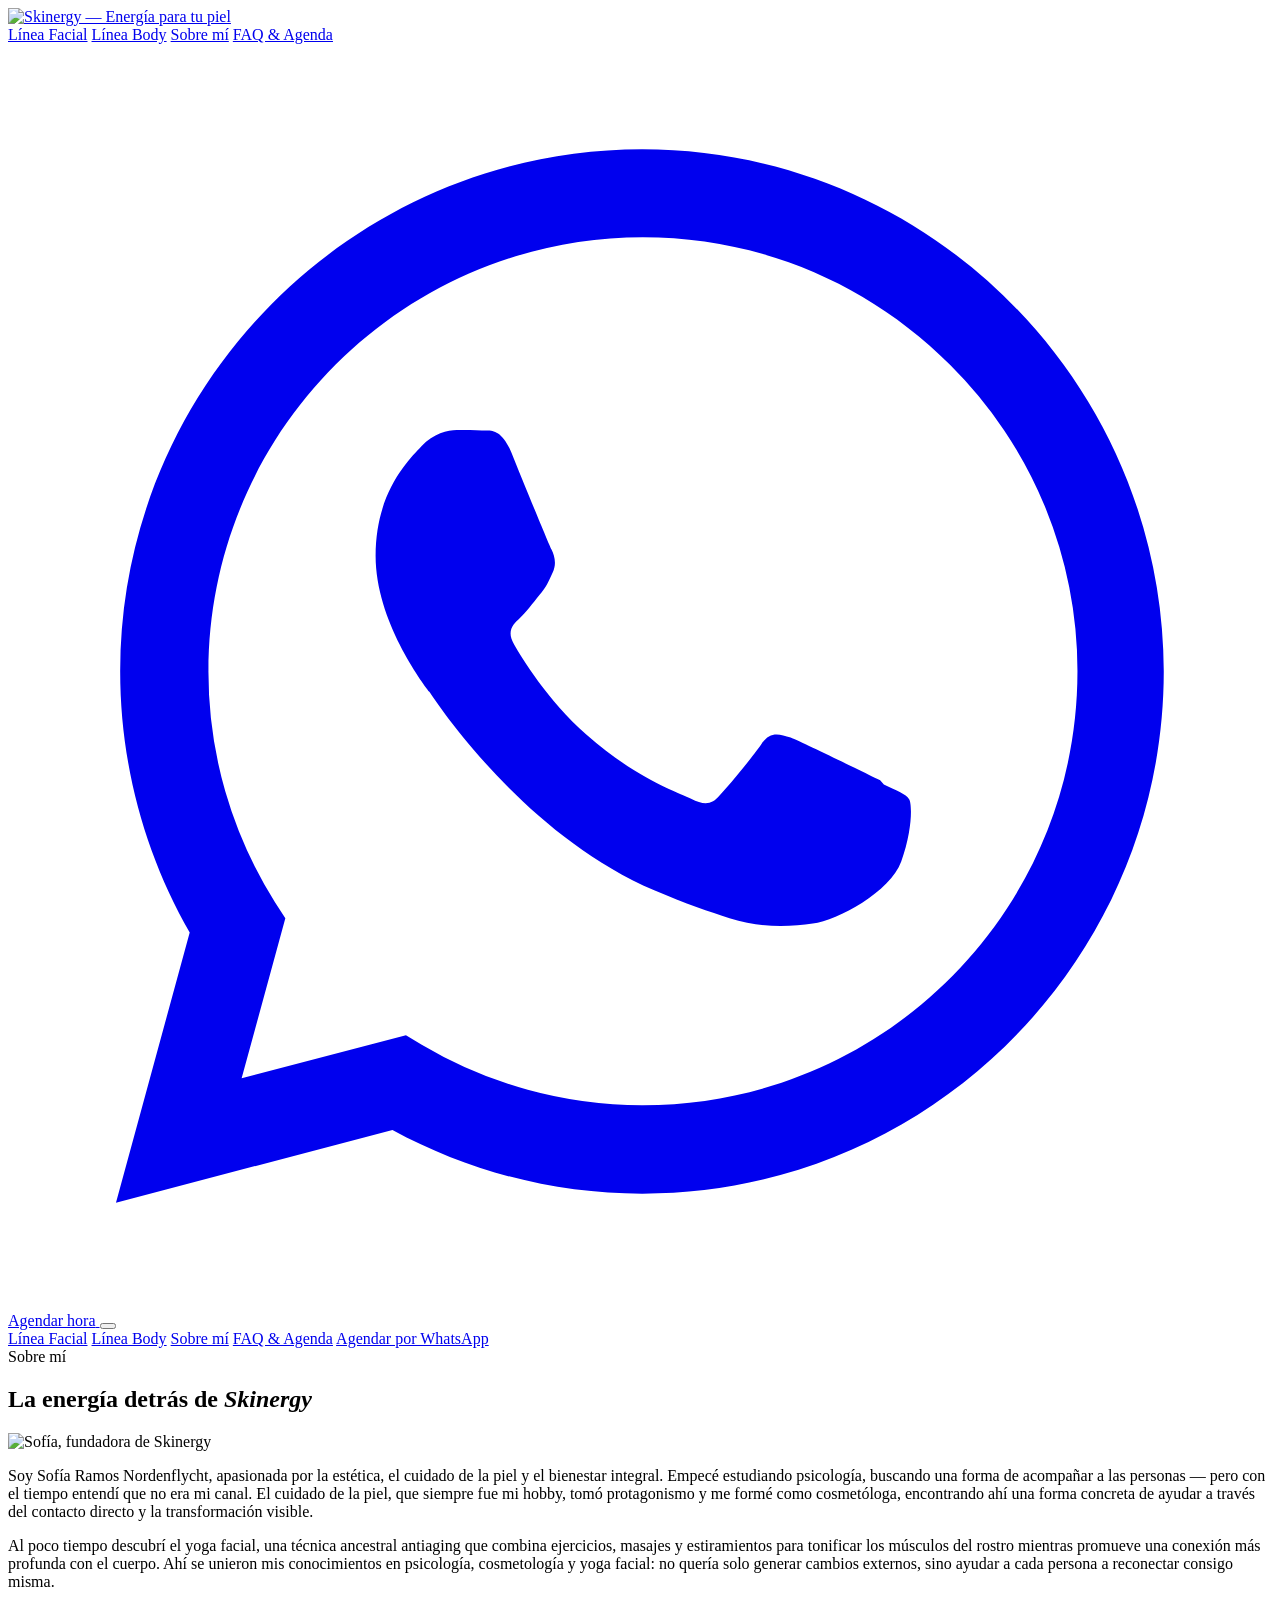
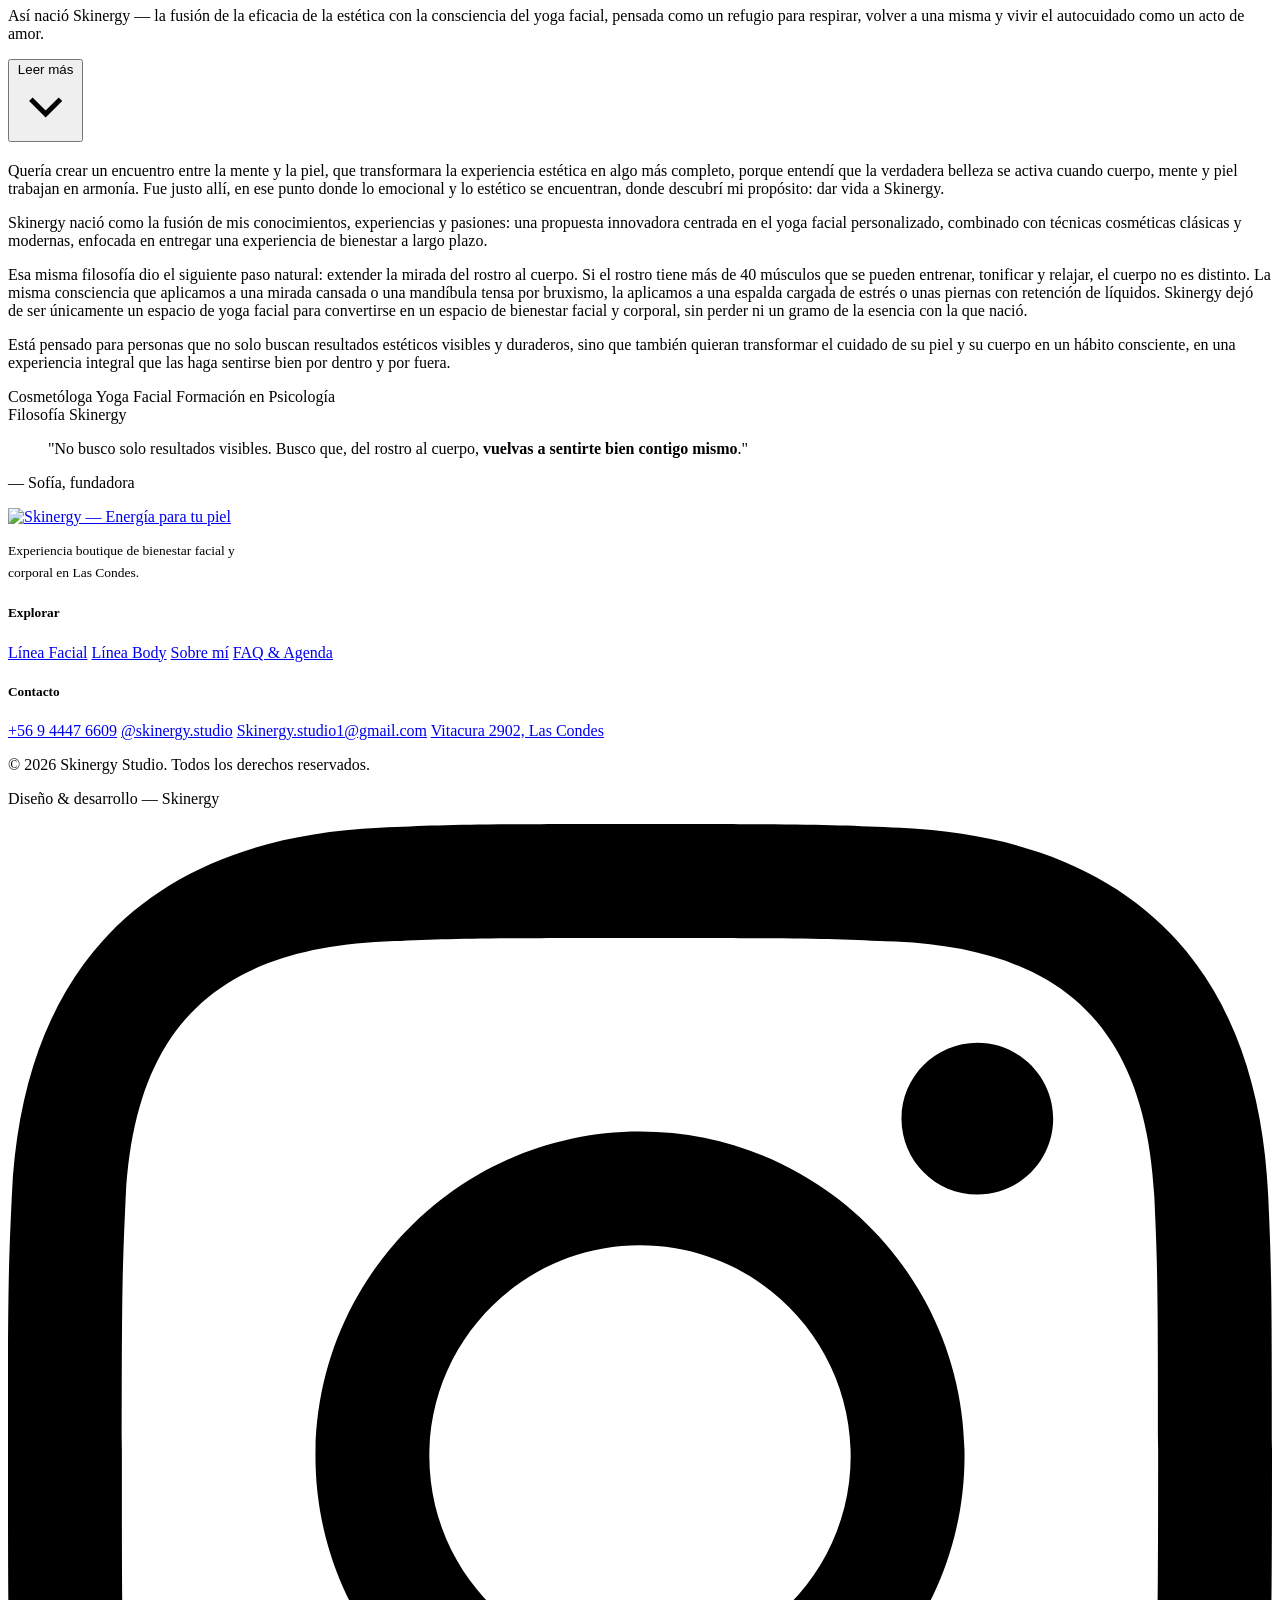
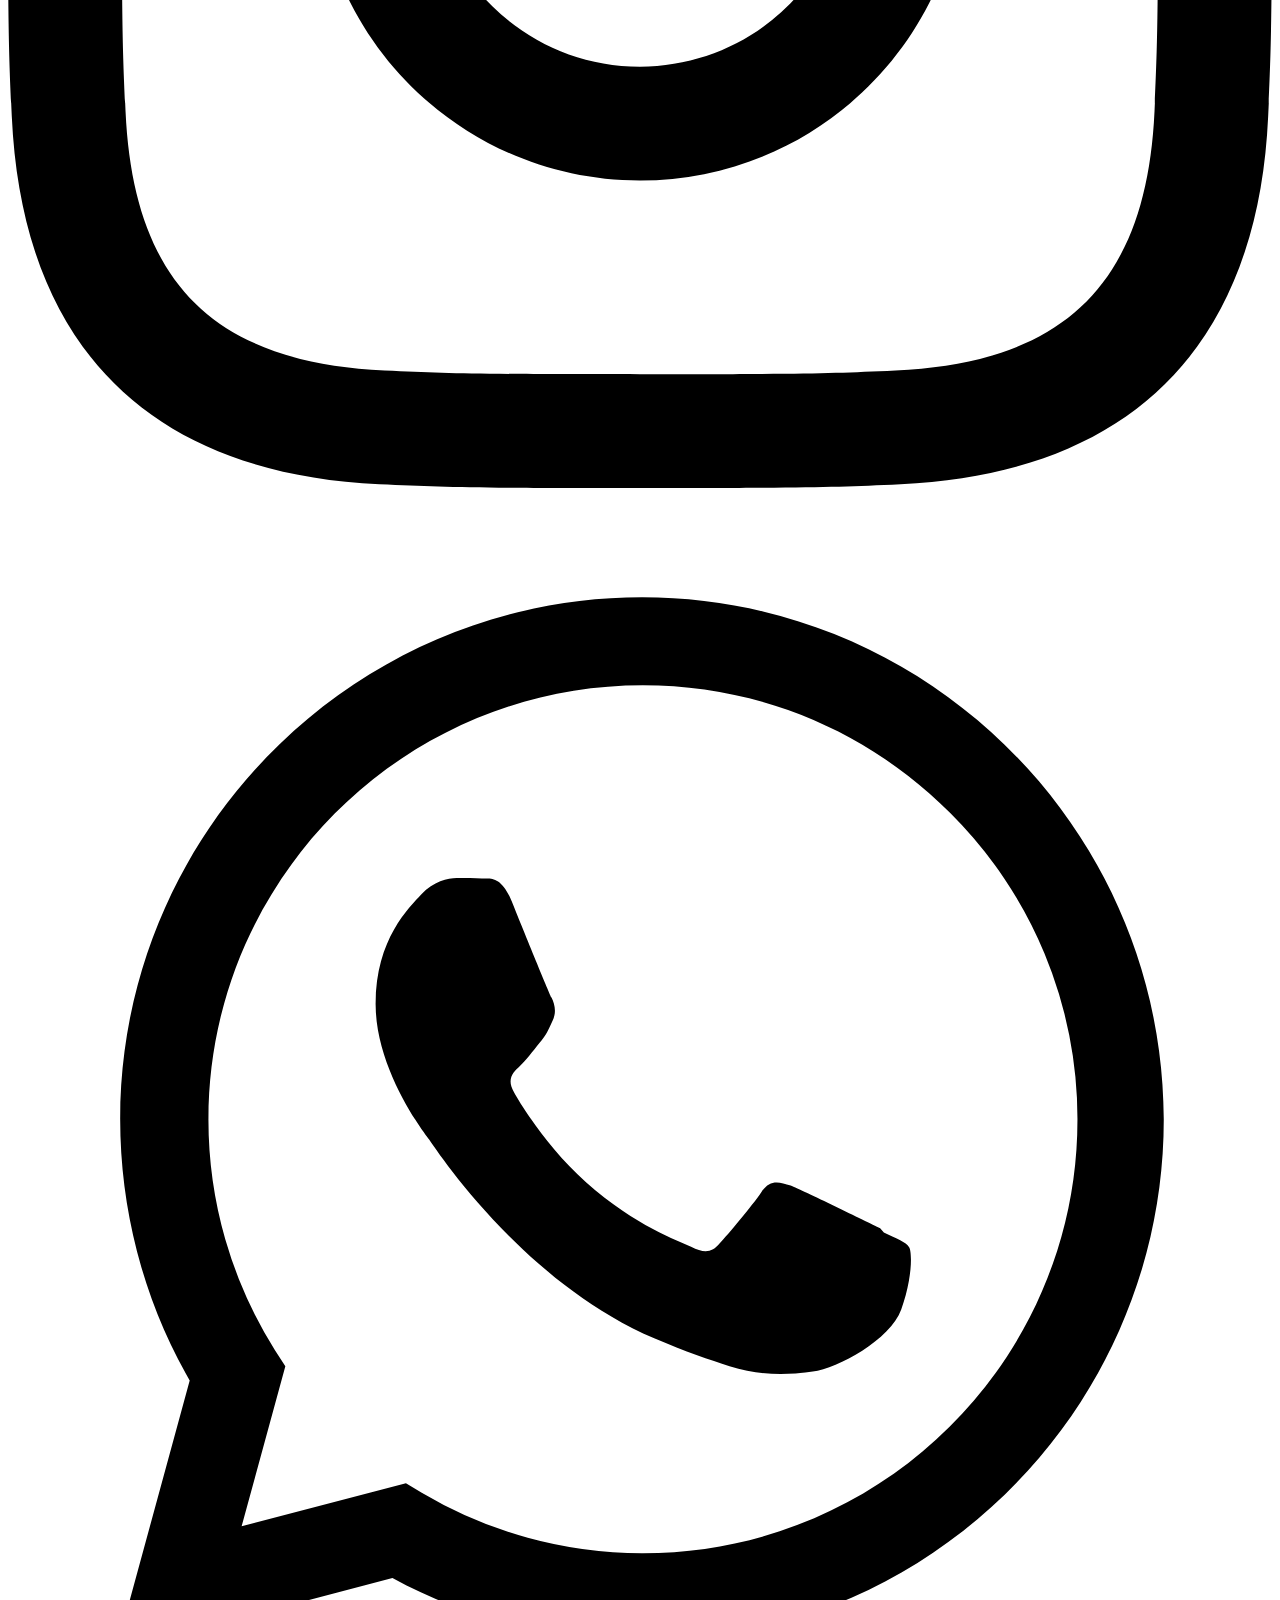
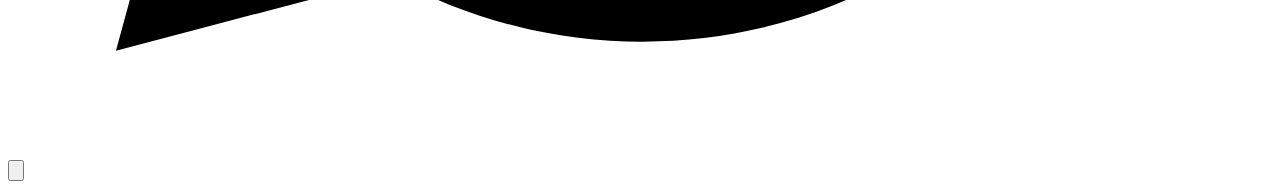
==== about.html @ 4f567366 "Add files via upload" ====
<!DOCTYPE html>
<html lang="es"><head>
<meta charset="UTF-8">
<meta name="viewport" content="width=device-width, initial-scale=1.0, maximum-scale=1">
<title>Sobre mí — Skinergy</title>
<meta name="description" content="Conoce a Sofía, fundadora de Skinergy, estudio boutique de bienestar facial y corporal en Las Condes.">
<link rel="preconnect" href="https://fonts.googleapis.com">
<link rel="preconnect" href="https://fonts.gstatic.com" crossorigin="">
<link href="https://fonts.googleapis.com/css2?family=Fraunces:ital,opsz,wght@0,9..144,300;0,9..144,400;0,9..144,500;0,9..144,600;1,9..144,400;1,9..144,500&family=Manrope:wght@300;400;500;600;700;800&display=swap" rel="stylesheet">
<link rel="icon" type="image/png" sizes="32x32" href="favicon-32.png">
<link rel="icon" type="image/png" sizes="16x16" href="favicon-16.png">
<link rel="apple-touch-icon" sizes="180x180" href="apple-touch-icon.png">
<link rel="stylesheet" href="styles.css">
</head>
<body>

<header id="siteHeader">
  <div class="wrap nav-row">
    <a href="index.html" class="logo"><img src="logo-wordmark.png" alt="Skinergy — Energía para tu piel"></a>
    <nav class="links">
      <a href="facial.html">Línea Facial</a>
      <a href="body.html">Línea Body</a>
      <a href="about.html" class="active">Sobre mí</a>
      <a href="faq.html">FAQ &amp; Agenda</a>
    </nav>
    <div class="nav-cta">
      <a class="btn" href="https://wa.me/56944476609?text=Hola%2C%20quiero%20agendar%20una%20sesi%C3%B3n%20en%20Skinergy" target="_blank" rel="noopener">
        <svg viewBox="0 0 24 24" fill="currentColor"><path d="M12.04 2C6.58 2 2.13 6.45 2.13 11.91c0 1.75.46 3.46 1.32 4.96L2.05 22l5.25-1.38c1.45.79 3.08 1.21 4.74 1.21h.005c5.46 0 9.9-4.45 9.9-9.92C21.93 6.45 17.5 2 12.04 2Zm0 18.15h-.004a8.2 8.2 0 0 1-4.18-1.15l-.3-.18-3.12.82.83-3.04-.2-.31a8.19 8.19 0 0 1-1.26-4.38c0-4.54 3.7-8.24 8.25-8.24 2.2 0 4.27.86 5.83 2.42a8.19 8.19 0 0 1 2.42 5.83c0 4.55-3.7 8.23-8.25 8.23Zm4.52-6.17c-.25-.12-1.47-.72-1.7-.81-.23-.08-.4-.12-.56.13-.17.25-.64.81-.79.97-.14.17-.29.19-.54.06-.25-.12-1.04-.38-1.99-1.22-.73-.65-1.23-1.46-1.37-1.71-.15-.25-.02-.38.11-.5.11-.11.25-.29.37-.44.13-.14.17-.25.25-.42.08-.17.04-.31-.02-.44-.06-.12-.56-1.34-.76-1.84-.2-.48-.41-.42-.56-.42-.14-.01-.31-.01-.48-.01-.17 0-.44.06-.67.31-.23.25-.87.85-.87 2.08 0 1.23.89 2.41 1.02 2.58.12.17 1.76 2.69 4.27 3.77.6.26 1.06.41 1.43.53.6.19 1.15.16 1.58.1.48-.07 1.47-.6 1.68-1.18.21-.58.21-1.08.15-1.18-.06-.1-.23-.16-.48-.28Z"></path></svg>
        <span class="long">Agendar hora</span>
      </a>
      <button class="burger" id="burgerBtn" aria-label="Abrir menú" aria-expanded="false">
        <span></span><span></span><span></span>
      </button>
    </div>
  </div>
  <div class="mobile-menu" id="mobileMenu">
    <div class="mobile-menu-inner">
      <a href="facial.html">Línea Facial</a>
      <a href="body.html">Línea Body</a>
      <a href="about.html" class="active">Sobre mí</a>
      <a href="faq.html">FAQ &amp; Agenda</a>
      <a class="btn" href="https://wa.me/56944476609?text=Hola%2C%20quiero%20agendar%20una%20sesi%C3%B3n%20en%20Skinergy" target="_blank" rel="noopener">Agendar por WhatsApp</a>
    </div>
  </div>
</header>

<main>

  <section class="page-hero" style="padding-bottom:0;">
    <div class="wrap">
      <span class="eyebrow load-reveal in">Sobre mí</span>
      <h1 class="load-reveal in">La energía detrás de <em>Skinergy</em></h1>
    </div>
  </section>

  <section>
    <div class="wrap">
      <div class="about-grid">
        <div class="about-photo reveal in">
          <img src="about-sofia.jpg" alt="Sofía, fundadora de Skinergy" loading="lazy" class="img-loaded">
        </div>
        <div class="about-copy reveal in">
          <p>Soy Sofía Ramos Nordenflycht, apasionada por la estética, el cuidado de la piel y el bienestar integral. Empecé estudiando psicología, buscando una forma de acompañar a las personas — pero con el tiempo entendí que no era mi canal. El cuidado de la piel, que siempre fue mi hobby, tomó protagonismo y me formé como cosmetóloga, encontrando ahí una forma concreta de ayudar a través del contacto directo y la transformación visible.</p>
          <p>Al poco tiempo descubrí el yoga facial, una técnica ancestral antiaging que combina ejercicios, masajes y estiramientos para tonificar los músculos del rostro mientras promueve una conexión más profunda con el cuerpo. Ahí se unieron mis conocimientos en psicología, cosmetología y yoga facial: no quería solo generar cambios externos, sino ayudar a cada persona a reconectar consigo misma.</p>
          <p>Así nació Skinergy — la fusión de la eficacia de la estética con la consciencia del yoga facial, pensada como un refugio para respirar, volver a una misma y vivir el autocuidado como un acto de amor.</p>

          <button class="read-more-btn">
            <span>Leer más</span>
            <svg viewBox="0 0 24 24" fill="none" stroke="currentColor" stroke-width="2"><path d="M6 9l6 6 6-6"></path></svg>
          </button>

          <div class="extra">
            <p style="margin-top:20px;">Quería crear un encuentro entre la mente y la piel, que transformara la experiencia estética en algo más completo, porque entendí que la verdadera belleza se activa cuando cuerpo, mente y piel trabajan en armonía. Fue justo allí, en ese punto donde lo emocional y lo estético se encuentran, donde descubrí mi propósito: dar vida a Skinergy.</p>
            <p>Skinergy nació como la fusión de mis conocimientos, experiencias y pasiones: una propuesta innovadora centrada en el yoga facial personalizado, combinado con técnicas cosméticas clásicas y modernas, enfocada en entregar una experiencia de bienestar a largo plazo.</p>
            <p>Esa misma filosofía dio el siguiente paso natural: extender la mirada del rostro al cuerpo. Si el rostro tiene más de 40 músculos que se pueden entrenar, tonificar y relajar, el cuerpo no es distinto. La misma consciencia que aplicamos a una mirada cansada o una mandíbula tensa por bruxismo, la aplicamos a una espalda cargada de estrés o unas piernas con retención de líquidos. Skinergy dejó de ser únicamente un espacio de yoga facial para convertirse en un espacio de bienestar facial y corporal, sin perder ni un gramo de la esencia con la que nació.</p>
            <p>Está pensado para personas que no solo buscan resultados estéticos visibles y duraderos, sino que también quieran transformar el cuidado de su piel y su cuerpo en un hábito consciente, en una experiencia integral que las haga sentirse bien por dentro y por fuera.</p>
          </div>

          <div class="cert-list">
            <span class="cert-pill">Cosmetóloga</span>
            <span class="cert-pill">Yoga Facial</span>
            <span class="cert-pill">Formación en Psicología</span>
          </div>
        </div>
      </div>
    </div>
  </section>

  <section class="quote-section">
    <div class="wrap quote-wrap">
      <span class="eyebrow">Filosofía Skinergy</span>
      <blockquote class="reveal">"No busco solo resultados visibles. Busco que, del rostro al cuerpo, <b>vuelvas a sentirte bien contigo mismo</b>."</blockquote>
      <p class="attribution">— Sofía, fundadora</p>
    </div>
  </section>

</main>

<footer>
  <div class="wrap">
    <div class="footer-top">
      <div>
        <a href="index.html" class="logo"><img src="logo-wordmark.png" alt="Skinergy — Energía para tu piel"></a>
        <p style="margin-top:14px; max-width:240px; font-size:13.5px; color:var(--ink-soft); line-height:1.6;">Experiencia boutique de bienestar facial y corporal en Las Condes.</p>
      </div>
      <div class="footer-cols">
        <div class="footer-col">
          <h5>Explorar</h5>
          <a href="facial.html">Línea Facial</a>
          <a href="body.html">Línea Body</a>
          <a href="about.html">Sobre mí</a>
          <a href="faq.html">FAQ &amp; Agenda</a>
        </div>
        <div class="footer-col">
          <h5>Contacto</h5>
          <a href="https://wa.me/56944476609" target="_blank" rel="noopener">+56 9 4447 6609</a>
          <a href="https://www.instagram.com/skinergy.studio/" target="_blank" rel="noopener">@skinergy.studio</a>
          <a href="mailto:Skinergy.studio1@gmail.com">Skinergy.studio1@gmail.com</a>
          <a href="faq.html#ubicacion">Vitacura 2902, Las Condes</a>
        </div>
      </div>
    </div>
    <div class="footer-bottom">
      <p>© 2026 Skinergy Studio. Todos los derechos reservados.</p>
      <p>Diseño &amp; desarrollo — Skinergy</p>
    </div>
  </div>
</footer>

<div class="fab-group" id="fabGroup">
  <div class="fab-options">
    <a class="fab-item" href="https://www.instagram.com/skinergy.studio/" target="_blank" rel="noopener" aria-label="Instagram">
      <svg viewBox="0 0 24 24"><path d="M12 2.163c3.204 0 3.584.012 4.85.07 3.252.148 4.771 1.691 4.919 4.919.058 1.265.069 1.645.069 4.849 0 3.205-.012 3.584-.069 4.849-.149 3.225-1.664 4.771-4.919 4.919-1.266.058-1.644.07-4.85.07-3.204 0-3.584-.012-4.849-.07-3.26-.149-4.771-1.699-4.919-4.92-.058-1.265-.07-1.644-.07-4.849 0-3.204.013-3.583.07-4.849.149-3.227 1.664-4.771 4.919-4.919 1.266-.057 1.645-.069 4.849-.069zm0-2.163c-3.259 0-3.667.014-4.947.072-4.358.2-6.78 2.618-6.98 6.98-.059 1.281-.073 1.689-.073 4.948 0 3.259.014 3.668.072 4.948.2 4.358 2.618 6.78 6.98 6.98 1.281.058 1.689.072 4.948.072 3.259 0 3.668-.014 4.948-.072 4.354-.2 6.782-2.618 6.979-6.98.059-1.28.073-1.689.073-4.948 0-3.259-.014-3.667-.072-4.947-.196-4.354-2.617-6.78-6.979-6.98-1.281-.059-1.69-.073-4.949-.073zm0 5.838c-3.403 0-6.162 2.759-6.162 6.162s2.759 6.163 6.162 6.163 6.162-2.759 6.162-6.163c0-3.403-2.759-6.162-6.162-6.162zm0 10.162c-2.209 0-4-1.79-4-4 0-2.209 1.791-4 4-4s4 1.791 4 4c0 2.21-1.791 4-4 4zm6.406-11.845c-.796 0-1.441.645-1.441 1.44s.645 1.44 1.441 1.44c.795 0 1.439-.645 1.439-1.44s-.644-1.44-1.439-1.44z"></path></svg>
    </a>
    <a class="fab-item" href="https://wa.me/56944476609?text=Hola%2C%20quiero%20agendar%20una%20sesi%C3%B3n%20en%20Skinergy" target="_blank" rel="noopener" aria-label="WhatsApp">
      <svg viewBox="0 0 24 24"><path d="M12.04 2C6.58 2 2.13 6.45 2.13 11.91c0 1.75.46 3.46 1.32 4.96L2.05 22l5.25-1.38c1.45.79 3.08 1.21 4.74 1.21h.005c5.46 0 9.9-4.45 9.9-9.92C21.93 6.45 17.5 2 12.04 2Zm0 18.15h-.004a8.2 8.2 0 0 1-4.18-1.15l-.3-.18-3.12.82.83-3.04-.2-.31a8.19 8.19 0 0 1-1.26-4.38c0-4.54 3.7-8.24 8.25-8.24 2.2 0 4.27.86 5.83 2.42a8.19 8.19 0 0 1 2.42 5.83c0 4.55-3.7 8.23-8.25 8.23Zm4.52-6.17c-.25-.12-1.47-.72-1.7-.81-.23-.08-.4-.12-.56.13-.17.25-.64.81-.79.97-.14.17-.29.19-.54.06-.25-.12-1.04-.38-1.99-1.22-.73-.65-1.23-1.46-1.37-1.71-.15-.25-.02-.38.11-.5.11-.11.25-.29.37-.44.13-.14.17-.25.25-.42.08-.17.04-.31-.02-.44-.06-.12-.56-1.34-.76-1.84-.2-.48-.41-.42-.56-.42-.14-.01-.31-.01-.48-.01-.17 0-.44.06-.67.31-.23.25-.87.85-.87 2.08 0 1.23.89 2.41 1.02 2.58.12.17 1.76 2.69 4.27 3.77.6.26 1.06.41 1.43.53.6.19 1.15.16 1.58.1.48-.07 1.47-.6 1.68-1.18.21-.58.21-1.08.15-1.18-.06-.1-.23-.16-.48-.28Z"></path></svg>
    </a>
  </div>
  <button class="fab-toggle" id="fabToggle" aria-label="Mostrar contacto" aria-expanded="false">
    <span class="pulse"></span>
    <svg viewBox="0 0 24 24" fill="none" stroke="currentColor" stroke-width="2"><path d="M6 15l6-6 6 6"></path></svg>
  </button>
</div>

<script src="script.js"></script>

</body></html>
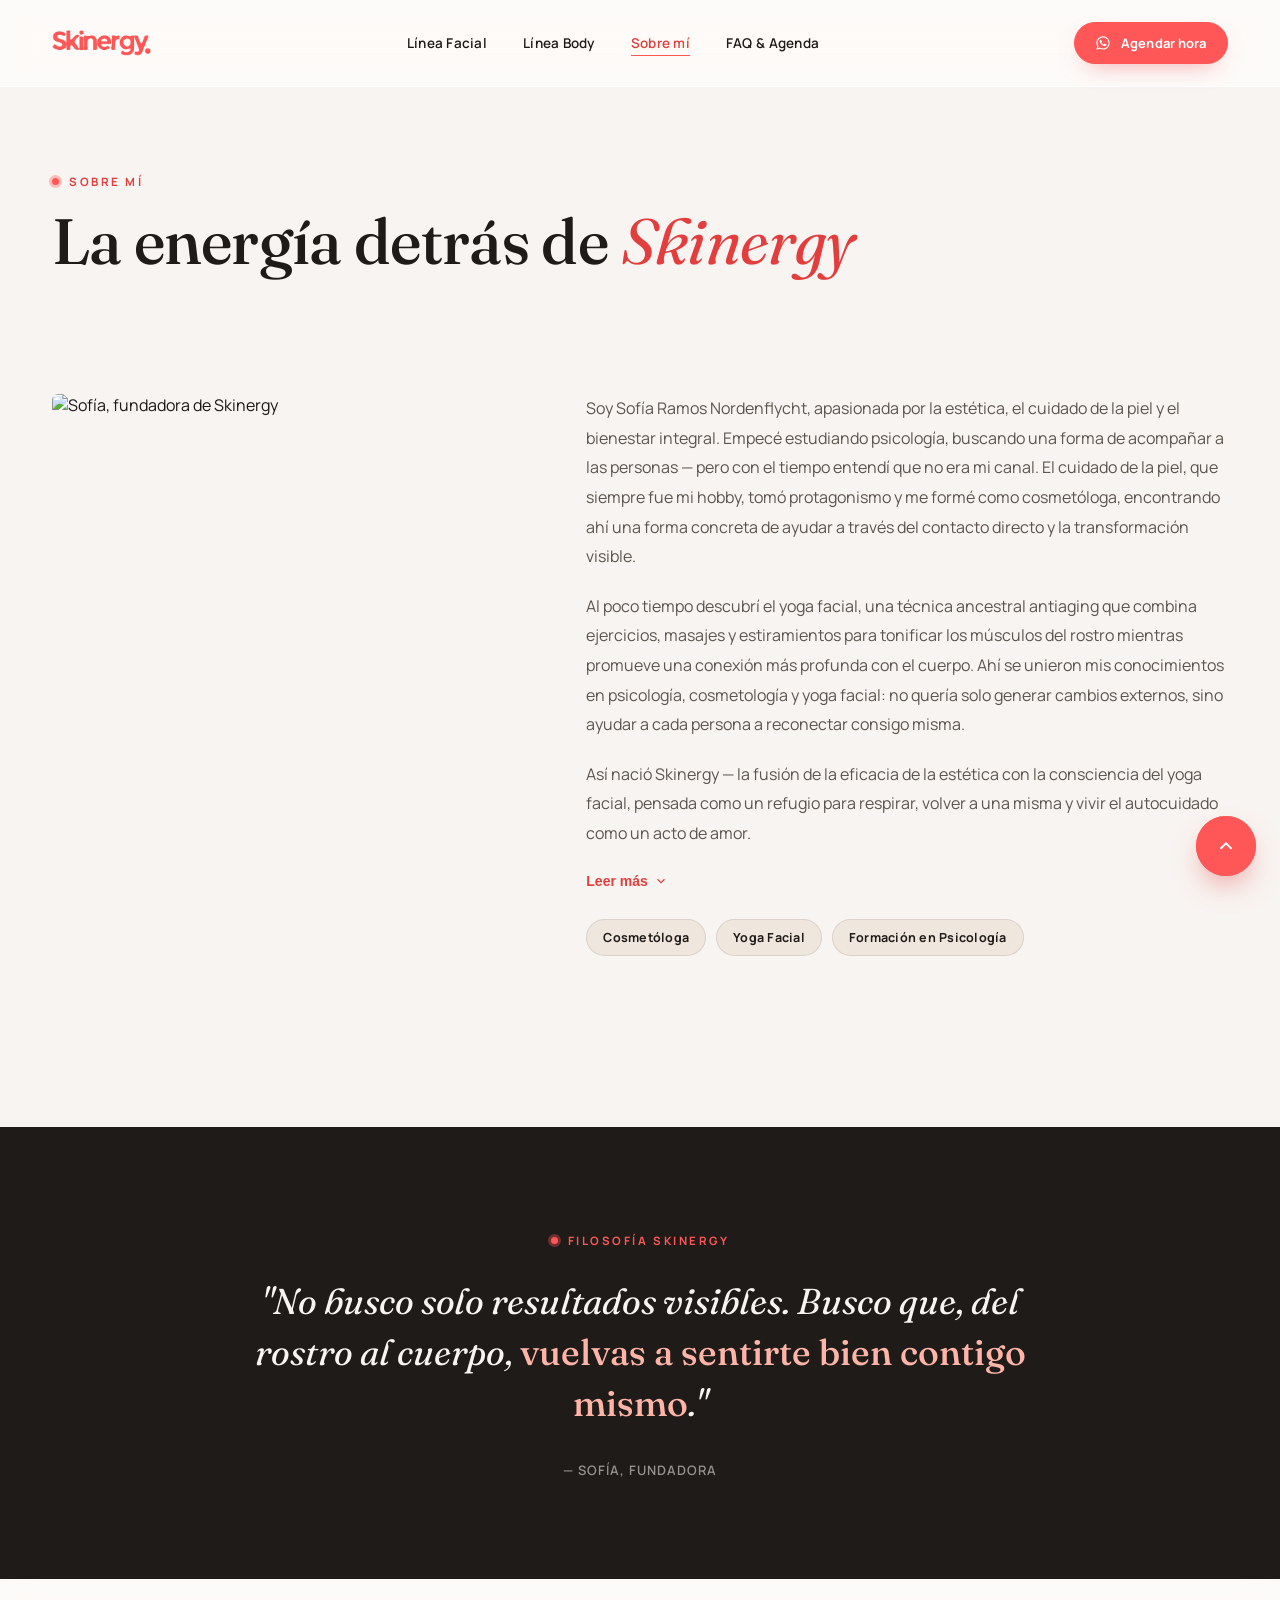
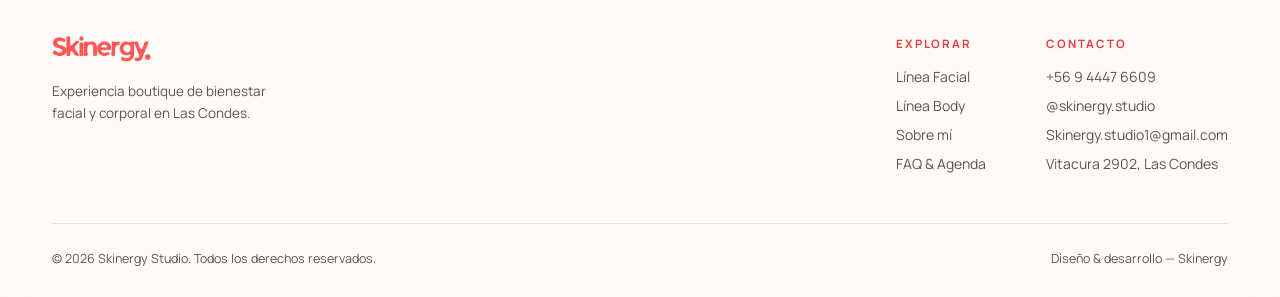
==== commit 42e69c98: "Add files via upload" ====
--- a/about.html
+++ b/about.html
@@ -1,11 +1,12 @@
 <!DOCTYPE html>
-<html lang="es"><head>
+<html lang="es">
+<head>
 <meta charset="UTF-8">
 <meta name="viewport" content="width=device-width, initial-scale=1.0, maximum-scale=1">
 <title>Sobre mí — Skinergy</title>
 <meta name="description" content="Conoce a Sofía, fundadora de Skinergy, estudio boutique de bienestar facial y corporal en Las Condes.">
 <link rel="preconnect" href="https://fonts.googleapis.com">
-<link rel="preconnect" href="https://fonts.gstatic.com" crossorigin="">
+<link rel="preconnect" href="https://fonts.gstatic.com" crossorigin>
 <link href="https://fonts.googleapis.com/css2?family=Fraunces:ital,opsz,wght@0,9..144,300;0,9..144,400;0,9..144,500;0,9..144,600;1,9..144,400;1,9..144,500&family=Manrope:wght@300;400;500;600;700;800&display=swap" rel="stylesheet">
 <link rel="icon" type="image/png" sizes="32x32" href="favicon-32.png">
 <link rel="icon" type="image/png" sizes="16x16" href="favicon-16.png">
@@ -25,7 +26,7 @@
     </nav>
     <div class="nav-cta">
       <a class="btn" href="https://wa.me/56944476609?text=Hola%2C%20quiero%20agendar%20una%20sesi%C3%B3n%20en%20Skinergy" target="_blank" rel="noopener">
-        <svg viewBox="0 0 24 24" fill="currentColor"><path d="M12.04 2C6.58 2 2.13 6.45 2.13 11.91c0 1.75.46 3.46 1.32 4.96L2.05 22l5.25-1.38c1.45.79 3.08 1.21 4.74 1.21h.005c5.46 0 9.9-4.45 9.9-9.92C21.93 6.45 17.5 2 12.04 2Zm0 18.15h-.004a8.2 8.2 0 0 1-4.18-1.15l-.3-.18-3.12.82.83-3.04-.2-.31a8.19 8.19 0 0 1-1.26-4.38c0-4.54 3.7-8.24 8.25-8.24 2.2 0 4.27.86 5.83 2.42a8.19 8.19 0 0 1 2.42 5.83c0 4.55-3.7 8.23-8.25 8.23Zm4.52-6.17c-.25-.12-1.47-.72-1.7-.81-.23-.08-.4-.12-.56.13-.17.25-.64.81-.79.97-.14.17-.29.19-.54.06-.25-.12-1.04-.38-1.99-1.22-.73-.65-1.23-1.46-1.37-1.71-.15-.25-.02-.38.11-.5.11-.11.25-.29.37-.44.13-.14.17-.25.25-.42.08-.17.04-.31-.02-.44-.06-.12-.56-1.34-.76-1.84-.2-.48-.41-.42-.56-.42-.14-.01-.31-.01-.48-.01-.17 0-.44.06-.67.31-.23.25-.87.85-.87 2.08 0 1.23.89 2.41 1.02 2.58.12.17 1.76 2.69 4.27 3.77.6.26 1.06.41 1.43.53.6.19 1.15.16 1.58.1.48-.07 1.47-.6 1.68-1.18.21-.58.21-1.08.15-1.18-.06-.1-.23-.16-.48-.28Z"></path></svg>
+        <svg viewBox="0 0 24 24" fill="currentColor"><path d="M12.04 2C6.58 2 2.13 6.45 2.13 11.91c0 1.75.46 3.46 1.32 4.96L2.05 22l5.25-1.38c1.45.79 3.08 1.21 4.74 1.21h.005c5.46 0 9.9-4.45 9.9-9.92C21.93 6.45 17.5 2 12.04 2Zm0 18.15h-.004a8.2 8.2 0 0 1-4.18-1.15l-.3-.18-3.12.82.83-3.04-.2-.31a8.19 8.19 0 0 1-1.26-4.38c0-4.54 3.7-8.24 8.25-8.24 2.2 0 4.27.86 5.83 2.42a8.19 8.19 0 0 1 2.42 5.83c0 4.55-3.7 8.23-8.25 8.23Zm4.52-6.17c-.25-.12-1.47-.72-1.7-.81-.23-.08-.4-.12-.56.13-.17.25-.64.81-.79.97-.14.17-.29.19-.54.06-.25-.12-1.04-.38-1.99-1.22-.73-.65-1.23-1.46-1.37-1.71-.15-.25-.02-.38.11-.5.11-.11.25-.29.37-.44.13-.14.17-.25.25-.42.08-.17.04-.31-.02-.44-.06-.12-.56-1.34-.76-1.84-.2-.48-.41-.42-.56-.42-.14-.01-.31-.01-.48-.01-.17 0-.44.06-.67.31-.23.25-.87.85-.87 2.08 0 1.23.89 2.41 1.02 2.58.12.17 1.76 2.69 4.27 3.77.6.26 1.06.41 1.43.53.6.19 1.15.16 1.58.1.48-.07 1.47-.6 1.68-1.18.21-.58.21-1.08.15-1.18-.06-.1-.23-.16-.48-.28Z"/></svg>
         <span class="long">Agendar hora</span>
       </a>
       <button class="burger" id="burgerBtn" aria-label="Abrir menú" aria-expanded="false">
@@ -48,25 +49,25 @@
 
   <section class="page-hero" style="padding-bottom:0;">
     <div class="wrap">
-      <span class="eyebrow load-reveal in">Sobre mí</span>
-      <h1 class="load-reveal in">La energía detrás de <em>Skinergy</em></h1>
+      <span class="eyebrow">Sobre mí</span>
+      <h1>La energía detrás de <em>Skinergy</em></h1>
     </div>
   </section>
 
   <section>
     <div class="wrap">
       <div class="about-grid">
-        <div class="about-photo reveal in">
-          <img src="about-sofia.jpg" alt="Sofía, fundadora de Skinergy" loading="lazy" class="img-loaded">
+        <div class="about-photo">
+          <img src="about-sofia.jpg" alt="Sofía, fundadora de Skinergy" loading="lazy">
         </div>
-        <div class="about-copy reveal in">
+        <div class="about-copy">
           <p>Soy Sofía Ramos Nordenflycht, apasionada por la estética, el cuidado de la piel y el bienestar integral. Empecé estudiando psicología, buscando una forma de acompañar a las personas — pero con el tiempo entendí que no era mi canal. El cuidado de la piel, que siempre fue mi hobby, tomó protagonismo y me formé como cosmetóloga, encontrando ahí una forma concreta de ayudar a través del contacto directo y la transformación visible.</p>
           <p>Al poco tiempo descubrí el yoga facial, una técnica ancestral antiaging que combina ejercicios, masajes y estiramientos para tonificar los músculos del rostro mientras promueve una conexión más profunda con el cuerpo. Ahí se unieron mis conocimientos en psicología, cosmetología y yoga facial: no quería solo generar cambios externos, sino ayudar a cada persona a reconectar consigo misma.</p>
           <p>Así nació Skinergy — la fusión de la eficacia de la estética con la consciencia del yoga facial, pensada como un refugio para respirar, volver a una misma y vivir el autocuidado como un acto de amor.</p>
 
           <button class="read-more-btn">
             <span>Leer más</span>
-            <svg viewBox="0 0 24 24" fill="none" stroke="currentColor" stroke-width="2"><path d="M6 9l6 6 6-6"></path></svg>
+            <svg viewBox="0 0 24 24" fill="none" stroke="currentColor" stroke-width="2"><path d="M6 9l6 6 6-6"/></svg>
           </button>
 
           <div class="extra">
@@ -89,7 +90,7 @@
   <section class="quote-section">
     <div class="wrap quote-wrap">
       <span class="eyebrow">Filosofía Skinergy</span>
-      <blockquote class="reveal">"No busco solo resultados visibles. Busco que, del rostro al cuerpo, <b>vuelvas a sentirte bien contigo mismo</b>."</blockquote>
+      <blockquote>"No busco solo resultados visibles. Busco que, del rostro al cuerpo, <b>vuelvas a sentirte bien contigo mismo</b>."</blockquote>
       <p class="attribution">— Sofía, fundadora</p>
     </div>
   </section>
@@ -130,18 +131,18 @@
 <div class="fab-group" id="fabGroup">
   <div class="fab-options">
     <a class="fab-item" href="https://www.instagram.com/skinergy.studio/" target="_blank" rel="noopener" aria-label="Instagram">
-      <svg viewBox="0 0 24 24"><path d="M12 2.163c3.204 0 3.584.012 4.85.07 3.252.148 4.771 1.691 4.919 4.919.058 1.265.069 1.645.069 4.849 0 3.205-.012 3.584-.069 4.849-.149 3.225-1.664 4.771-4.919 4.919-1.266.058-1.644.07-4.85.07-3.204 0-3.584-.012-4.849-.07-3.26-.149-4.771-1.699-4.919-4.92-.058-1.265-.07-1.644-.07-4.849 0-3.204.013-3.583.07-4.849.149-3.227 1.664-4.771 4.919-4.919 1.266-.057 1.645-.069 4.849-.069zm0-2.163c-3.259 0-3.667.014-4.947.072-4.358.2-6.78 2.618-6.98 6.98-.059 1.281-.073 1.689-.073 4.948 0 3.259.014 3.668.072 4.948.2 4.358 2.618 6.78 6.98 6.98 1.281.058 1.689.072 4.948.072 3.259 0 3.668-.014 4.948-.072 4.354-.2 6.782-2.618 6.979-6.98.059-1.28.073-1.689.073-4.948 0-3.259-.014-3.667-.072-4.947-.196-4.354-2.617-6.78-6.979-6.98-1.281-.059-1.69-.073-4.949-.073zm0 5.838c-3.403 0-6.162 2.759-6.162 6.162s2.759 6.163 6.162 6.163 6.162-2.759 6.162-6.163c0-3.403-2.759-6.162-6.162-6.162zm0 10.162c-2.209 0-4-1.79-4-4 0-2.209 1.791-4 4-4s4 1.791 4 4c0 2.21-1.791 4-4 4zm6.406-11.845c-.796 0-1.441.645-1.441 1.44s.645 1.44 1.441 1.44c.795 0 1.439-.645 1.439-1.44s-.644-1.44-1.439-1.44z"></path></svg>
+      <svg viewBox="0 0 24 24"><path d="M12 2.163c3.204 0 3.584.012 4.85.07 3.252.148 4.771 1.691 4.919 4.919.058 1.265.069 1.645.069 4.849 0 3.205-.012 3.584-.069 4.849-.149 3.225-1.664 4.771-4.919 4.919-1.266.058-1.644.07-4.85.07-3.204 0-3.584-.012-4.849-.07-3.26-.149-4.771-1.699-4.919-4.92-.058-1.265-.07-1.644-.07-4.849 0-3.204.013-3.583.07-4.849.149-3.227 1.664-4.771 4.919-4.919 1.266-.057 1.645-.069 4.849-.069zm0-2.163c-3.259 0-3.667.014-4.947.072-4.358.2-6.78 2.618-6.98 6.98-.059 1.281-.073 1.689-.073 4.948 0 3.259.014 3.668.072 4.948.2 4.358 2.618 6.78 6.98 6.98 1.281.058 1.689.072 4.948.072 3.259 0 3.668-.014 4.948-.072 4.354-.2 6.782-2.618 6.979-6.98.059-1.28.073-1.689.073-4.948 0-3.259-.014-3.667-.072-4.947-.196-4.354-2.617-6.78-6.979-6.98-1.281-.059-1.69-.073-4.949-.073zm0 5.838c-3.403 0-6.162 2.759-6.162 6.162s2.759 6.163 6.162 6.163 6.162-2.759 6.162-6.163c0-3.403-2.759-6.162-6.162-6.162zm0 10.162c-2.209 0-4-1.79-4-4 0-2.209 1.791-4 4-4s4 1.791 4 4c0 2.21-1.791 4-4 4zm6.406-11.845c-.796 0-1.441.645-1.441 1.44s.645 1.44 1.441 1.44c.795 0 1.439-.645 1.439-1.44s-.644-1.44-1.439-1.44z"/></svg>
     </a>
     <a class="fab-item" href="https://wa.me/56944476609?text=Hola%2C%20quiero%20agendar%20una%20sesi%C3%B3n%20en%20Skinergy" target="_blank" rel="noopener" aria-label="WhatsApp">
-      <svg viewBox="0 0 24 24"><path d="M12.04 2C6.58 2 2.13 6.45 2.13 11.91c0 1.75.46 3.46 1.32 4.96L2.05 22l5.25-1.38c1.45.79 3.08 1.21 4.74 1.21h.005c5.46 0 9.9-4.45 9.9-9.92C21.93 6.45 17.5 2 12.04 2Zm0 18.15h-.004a8.2 8.2 0 0 1-4.18-1.15l-.3-.18-3.12.82.83-3.04-.2-.31a8.19 8.19 0 0 1-1.26-4.38c0-4.54 3.7-8.24 8.25-8.24 2.2 0 4.27.86 5.83 2.42a8.19 8.19 0 0 1 2.42 5.83c0 4.55-3.7 8.23-8.25 8.23Zm4.52-6.17c-.25-.12-1.47-.72-1.7-.81-.23-.08-.4-.12-.56.13-.17.25-.64.81-.79.97-.14.17-.29.19-.54.06-.25-.12-1.04-.38-1.99-1.22-.73-.65-1.23-1.46-1.37-1.71-.15-.25-.02-.38.11-.5.11-.11.25-.29.37-.44.13-.14.17-.25.25-.42.08-.17.04-.31-.02-.44-.06-.12-.56-1.34-.76-1.84-.2-.48-.41-.42-.56-.42-.14-.01-.31-.01-.48-.01-.17 0-.44.06-.67.31-.23.25-.87.85-.87 2.08 0 1.23.89 2.41 1.02 2.58.12.17 1.76 2.69 4.27 3.77.6.26 1.06.41 1.43.53.6.19 1.15.16 1.58.1.48-.07 1.47-.6 1.68-1.18.21-.58.21-1.08.15-1.18-.06-.1-.23-.16-.48-.28Z"></path></svg>
+      <svg viewBox="0 0 24 24"><path d="M12.04 2C6.58 2 2.13 6.45 2.13 11.91c0 1.75.46 3.46 1.32 4.96L2.05 22l5.25-1.38c1.45.79 3.08 1.21 4.74 1.21h.005c5.46 0 9.9-4.45 9.9-9.92C21.93 6.45 17.5 2 12.04 2Zm0 18.15h-.004a8.2 8.2 0 0 1-4.18-1.15l-.3-.18-3.12.82.83-3.04-.2-.31a8.19 8.19 0 0 1-1.26-4.38c0-4.54 3.7-8.24 8.25-8.24 2.2 0 4.27.86 5.83 2.42a8.19 8.19 0 0 1 2.42 5.83c0 4.55-3.7 8.23-8.25 8.23Zm4.52-6.17c-.25-.12-1.47-.72-1.7-.81-.23-.08-.4-.12-.56.13-.17.25-.64.81-.79.97-.14.17-.29.19-.54.06-.25-.12-1.04-.38-1.99-1.22-.73-.65-1.23-1.46-1.37-1.71-.15-.25-.02-.38.11-.5.11-.11.25-.29.37-.44.13-.14.17-.25.25-.42.08-.17.04-.31-.02-.44-.06-.12-.56-1.34-.76-1.84-.2-.48-.41-.42-.56-.42-.14-.01-.31-.01-.48-.01-.17 0-.44.06-.67.31-.23.25-.87.85-.87 2.08 0 1.23.89 2.41 1.02 2.58.12.17 1.76 2.69 4.27 3.77.6.26 1.06.41 1.43.53.6.19 1.15.16 1.58.1.48-.07 1.47-.6 1.68-1.18.21-.58.21-1.08.15-1.18-.06-.1-.23-.16-.48-.28Z"/></svg>
     </a>
   </div>
   <button class="fab-toggle" id="fabToggle" aria-label="Mostrar contacto" aria-expanded="false">
     <span class="pulse"></span>
-    <svg viewBox="0 0 24 24" fill="none" stroke="currentColor" stroke-width="2"><path d="M6 15l6-6 6 6"></path></svg>
+    <svg viewBox="0 0 24 24" fill="none" stroke="currentColor" stroke-width="2"><path d="M6 15l6-6 6 6"/></svg>
   </button>
 </div>
 
 <script src="script.js"></script>
-
-</body></html>
+</body>
+</html>
--- a/styles.css
+++ b/styles.css
@@ -0,0 +1,486 @@
+:root{
+  --coral:#FF5757;
+  --coral-deep:#E23E3E;
+  --coral-soft:#FFB4A8;
+  --cream:#F8F4F1;
+  --cream-warm:#EFE6DE;
+  --ink:#1F1B18;
+  --ink-soft:#5C554F;
+  --white:#FFFFFF;
+  --ring: rgba(255,87,87,0.35);
+  --ease: cubic-bezier(.16,1,.3,1);
+  --spring: cubic-bezier(.34,1.56,.64,1);
+}
+
+*{box-sizing:border-box; margin:0; padding:0;}
+html{scroll-behavior:smooth;}
+body{
+  background:var(--cream);
+  color:var(--ink);
+  font-family:'Manrope', sans-serif;
+  font-weight:400;
+  -webkit-font-smoothing:antialiased;
+  overflow-x:hidden;
+}
+img{display:block; max-width:100%;}
+a{color:inherit; text-decoration:none;}
+::selection{background:var(--coral); color:var(--white);}
+
+@media (prefers-reduced-motion: reduce){
+  *{animation-duration:0.01ms !important; animation-iteration-count:1 !important; transition-duration:0.01ms !important; scroll-behavior:auto !important;}
+}
+
+a:focus-visible, button:focus-visible{ outline:2px solid var(--coral-deep); outline-offset:3px; }
+
+.eyebrow{
+  font-family:'Manrope', sans-serif;
+  font-size:11.5px;
+  font-weight:700;
+  letter-spacing:0.22em;
+  text-transform:uppercase;
+  color:var(--coral-deep);
+  display:inline-flex;
+  align-items:center;
+  gap:10px;
+}
+.eyebrow::before{
+  content:"";
+  width:7px; height:7px;
+  border-radius:50%;
+  background:var(--coral);
+  box-shadow:0 0 0 3px var(--ring);
+  flex-shrink:0;
+}
+.eyebrow.on-dark{ color:var(--coral-soft); }
+
+h1,h2,h3,.serif{
+  font-family:'Fraunces', serif;
+  font-weight:500;
+  line-height:1.05;
+  letter-spacing:-0.01em;
+}
+em{font-style:italic; font-weight:400; color:var(--coral-deep);}
+
+.wrap{
+  max-width:1240px;
+  margin:0 auto;
+  padding:0 32px;
+}
+@media(max-width:700px){ .wrap{padding:0 20px;} }
+
+.wrap-narrow{ max-width:820px; margin:0 auto; padding:0 32px; }
+@media(max-width:700px){ .wrap-narrow{padding:0 20px;} }
+
+.btn{
+  display:inline-flex;
+  align-items:center;
+  gap:10px;
+  color:var(--white);
+  font-weight:700;
+  font-size:14.5px;
+  font-family:inherit;
+  letter-spacing:0.01em;
+  padding:16px 26px;
+  border-radius:100px;
+  border:1px solid var(--coral);
+  background-color:var(--coral);
+  background-image:linear-gradient(var(--coral-deep), var(--coral-deep));
+  background-repeat:no-repeat;
+  background-position:0 0;
+  background-size:0% 100%;
+  transition:background-size .85s var(--ease), border-color .5s var(--ease), transform .4s var(--ease), box-shadow .5s var(--ease), color .85s var(--ease);
+  box-shadow:0 10px 24px -12px rgba(226,62,62,.55);
+  cursor:pointer;
+  will-change:transform;
+}
+.btn:hover, .btn.tap-active{ background-size:100% 100%; border-color:var(--coral-deep); transform:translate3d(0,-2px,0); box-shadow:0 10px 22px -10px rgba(226,62,62,.5); }
+.btn:active{ transform:scale(.96); transition:transform .18s var(--spring); }
+.btn.ghost{
+  background-color:transparent;
+  background-image:linear-gradient(var(--ink), var(--ink));
+  background-repeat:no-repeat;
+  background-position:0 0;
+  background-size:0% 100%;
+  color:var(--ink);
+  border:1px solid rgba(31,27,24,.25);
+  box-shadow:none;
+  transition:background-size .85s var(--ease), color .85s var(--ease), border-color .5s var(--ease), transform .5s var(--ease);
+}
+.btn.ghost:hover, .btn.ghost.tap-active{ background-size:100% 100%; color:var(--white); border-color:var(--ink); transform:translateY(-2px); }
+.btn.ghost.on-dark{
+  color:var(--cream);
+  border-color:rgba(248,244,241,.3);
+  background-image:linear-gradient(var(--cream), var(--cream));
+}
+.btn.ghost.on-dark:hover, .btn.ghost.on-dark.tap-active{ background-size:100% 100%; color:var(--ink); border-color:var(--cream); }
+.btn svg{width:16px; height:16px; flex-shrink:0; position:relative; z-index:1; transition:transform .5s var(--ease);}
+.btn:hover svg, .btn.tap-active svg{ transform:translateX(3px); }
+
+/* On dark sections (quote-section, contact-band) the fill must go light, not ink —
+   otherwise the button visually disappears into the already-dark background on hover. */
+.quote-section .btn,
+.contact-band .btn{
+  background-image:linear-gradient(var(--cream), var(--cream));
+}
+.quote-section .btn:hover,
+.contact-band .btn:hover,
+.quote-section .btn.tap-active,
+.contact-band .btn.tap-active{
+  color:var(--ink);
+  border-color:var(--cream);
+}
+
+/* ---------- Header ---------- */
+header{
+  position:fixed; top:0; left:0; right:0; z-index:100;
+  padding:22px 0;
+  background:rgba(255,255,255,.6);
+  backdrop-filter:blur(16px) saturate(180%);
+  -webkit-backdrop-filter:blur(16px) saturate(180%);
+  border-bottom:1px solid rgba(255,255,255,.8);
+  transition:background .5s var(--ease), padding .5s var(--ease), box-shadow .5s var(--ease), backdrop-filter .5s var(--ease);
+  animation:header-drop 1s var(--ease) .1s both;
+}
+@keyframes header-drop{ from{ opacity:0; transform:translate3d(0,-14px,0); } to{ opacity:1; transform:none; } }
+header.scrolled{
+  padding:12px 0;
+  backdrop-filter:blur(24px) saturate(180%);
+  -webkit-backdrop-filter:blur(24px) saturate(180%);
+  box-shadow:0 8px 32px -16px rgba(31,27,24,.18);
+}
+.nav-row{ display:flex; align-items:center; justify-content:space-between; }
+.logo{ display:inline-flex; align-items:center; }
+.logo img{ height:26px; width:auto; display:block; }
+nav.links{ display:flex; gap:36px; align-items:center; }
+nav.links a{
+  font-size:13.5px; font-weight:600; letter-spacing:0.02em;
+  position:relative; padding:4px 0;
+}
+nav.links a::after{
+  content:""; position:absolute; left:0; bottom:0; width:0; height:1.5px; background:var(--coral);
+  transition:width .3s var(--ease);
+}
+nav.links a:hover::after, nav.links a.active::after{ width:100%; }
+nav.links a.active{ color:var(--coral-deep); }
+.nav-cta{ display:flex; align-items:center; gap:22px; }
+.nav-cta .btn{ padding:11px 20px; font-size:13px; }
+
+.burger{
+  display:none;
+  flex-direction:column;
+  align-items:center;
+  justify-content:center;
+  gap:5px;
+  width:40px; height:40px;
+  border:none; background:none; padding:0; cursor:pointer;
+  flex-shrink:0;
+}
+.burger span{
+  display:block; width:22px; height:1.5px; background:var(--ink);
+  transition:transform .45s var(--ease), opacity .3s var(--ease);
+}
+.burger.open span:nth-child(1){ transform:translateY(6.5px) rotate(45deg); }
+.burger.open span:nth-child(2){ opacity:0; }
+.burger.open span:nth-child(3){ transform:translateY(-6.5px) rotate(-45deg); }
+
+.mobile-menu{
+  max-height:0;
+  overflow:hidden;
+  transition:max-height .5s var(--ease);
+}
+.mobile-menu.open{ max-height:420px; }
+.mobile-menu-inner{ border-top:1px solid rgba(31,27,24,.1); padding:8px 0 18px; }
+.mobile-menu a{
+  display:block; padding:15px 32px; font-size:15px; font-weight:600; color:var(--ink);
+  border-bottom:1px solid rgba(31,27,24,.06);
+}
+.mobile-menu a.active{ color:var(--coral-deep); }
+.mobile-menu .btn{ margin:18px 32px 4px; justify-content:center; }
+@media(max-width:700px){
+  .mobile-menu a{ padding:15px 20px; }
+  .mobile-menu .btn{ margin:18px 20px 4px; }
+}
+
+@media(min-width:861px){ .mobile-menu{ display:none; } }
+
+@media(max-width:860px){
+  nav.links{ display:none; }
+  .nav-cta .btn span.long{display:none;}
+  .burger{ display:flex; }
+}
+
+/* ---------- Page hero (inner pages) ---------- */
+.page-hero{
+  padding:168px 0 70px;
+  position:relative;
+}
+.page-hero .eyebrow{ margin-bottom:18px; }
+.page-hero h1{ font-size:clamp(38px,5.4vw,64px); margin-bottom:20px; }
+.page-hero p.lead{ font-size:16.5px; color:var(--ink-soft); max-width:560px; line-height:1.65; }
+@media(max-width:700px){ .page-hero{ padding:130px 0 50px; } }
+
+/* ---------- Strip marquee ---------- */
+.strip{
+  border-top:1px solid rgba(31,27,24,.12);
+  border-bottom:1px solid rgba(31,27,24,.12);
+  overflow:hidden;
+  padding:16px 0;
+  background:var(--cream-warm);
+}
+.strip-track{
+  display:flex;
+  width:max-content;
+  animation:scroll-left 110s linear infinite;
+  gap:56px;
+}
+.strip-track span{
+  font-family:'Fraunces',serif;
+  font-style:italic;
+  font-size:16px;
+  color:var(--ink-soft);
+  white-space:nowrap;
+  display:flex; align-items:center; gap:56px;
+}
+.strip-track span::after{ content:"—"; color:var(--coral); font-style:normal; }
+.strip:hover .strip-track{ animation-play-state:paused; }
+@keyframes scroll-left{ from{transform:translateX(0);} to{transform:translateX(-50%);} }
+
+/* ---------- Section shell ---------- */
+section{ padding:100px 0; position:relative; }
+@media(max-width:700px){ section{ padding:70px 0; } }
+.section-head{ max-width:640px; margin-bottom:52px; }
+.section-head h2{ font-size:clamp(28px,4vw,44px); margin-top:16px; }
+.section-head p.sub{ margin-top:16px; color:var(--ink-soft); font-size:15.5px; line-height:1.65; max-width:560px; }
+.reveal, .load-reveal{
+  opacity:0;
+  transform:translate3d(0,24px,0) scale(.94);
+  filter:blur(8px);
+  transition:opacity 1s var(--ease), transform 1s var(--ease), filter 1s var(--ease);
+  will-change:opacity, transform, filter;
+}
+.reveal.in, .load-reveal.in{ opacity:1; transform:none; filter:blur(0); }
+
+.reveal-rand{
+  transform:translate3d(0,22px,0) scale(.9) rotate(var(--rot, 0deg));
+}
+.reveal-rand.in{ transform:none; }
+
+/* ---------- Quote / philosophy section ---------- */
+.quote-section{ background:var(--ink); color:var(--cream); }
+.quote-wrap{ max-width:840px; margin:0 auto; text-align:center; }
+.quote-wrap .eyebrow{ color:var(--coral); justify-content:center; margin-bottom:28px; }
+.quote-wrap blockquote{
+  font-family:'Fraunces',serif;
+  font-style:italic;
+  font-weight:400;
+  font-size:clamp(22px,3.4vw,36px);
+  line-height:1.42;
+  color:var(--cream);
+}
+.quote-wrap blockquote b{ font-weight:500; font-style:normal; color:var(--coral-soft); }
+.quote-wrap .attribution{
+  margin-top:32px; font-size:13px; letter-spacing:.08em; text-transform:uppercase; color:rgba(248,244,241,.55); font-weight:600;
+}
+
+/* ---------- Treatment cards (facial/body listings) ---------- */
+.cat-group{ margin-bottom:64px; }
+.cat-group:last-child{ margin-bottom:0; }
+.cat-group-head{ display:flex; align-items:baseline; gap:16px; margin-bottom:26px; }
+.cat-group-head .n{ font-family:'Fraunces',serif; font-style:italic; color:var(--coral); font-size:16px; }
+.cat-group-head h3{ font-size:24px; }
+.cat-group-head .count{ font-size:12.5px; color:var(--ink-soft); margin-left:auto; }
+
+.treat-grid{ display:grid; grid-template-columns:repeat(3,1fr); gap:20px; }
+@media(max-width:940px){ .treat-grid{ grid-template-columns:repeat(2,1fr); } }
+@media(max-width:640px){ .treat-grid{ grid-template-columns:1fr; } }
+
+.treat-card{
+  background:rgba(255,255,255,.6);
+  backdrop-filter:blur(16px) saturate(180%); -webkit-backdrop-filter:blur(16px) saturate(180%);
+  border:1px solid rgba(255,255,255,.8);
+  border-radius:6px;
+  padding:26px 24px;
+  transition:border-color .5s var(--ease), transform .5s var(--ease), box-shadow .5s var(--ease);
+  display:flex; flex-direction:column;
+  will-change:transform;
+}
+.treat-card:hover{ border-color:var(--coral-soft); transform:translate3d(0,-8px,0) scale(1.01); box-shadow:0 22px 40px -20px rgba(31,27,24,.28), 0 0 0 1px rgba(255,180,168,.4); }
+.treat-card .photo{ margin:-26px -24px 20px; aspect-ratio:3/4; overflow:hidden; border-radius:6px 6px 0 0; }
+.treat-card .photo img{ width:100%; height:100%; object-fit:cover; filter:grayscale(1) contrast(1.05); transition:transform 1.1s var(--ease), filter 1.1s var(--ease); }
+img[loading="lazy"]{ opacity:0; transition:opacity .6s var(--ease); }
+img[loading="lazy"].img-loaded{ opacity:1; }
+.treat-card:hover .photo img{ transform:scale(1.06); filter:grayscale(0) contrast(1.02) saturate(1.05); }
+.treat-card .price-row{ display:flex; align-items:baseline; gap:8px; margin-bottom:2px; }
+.treat-card .price{ font-family:'Fraunces',serif; font-size:21px; color:var(--coral-deep); font-weight:500; }
+.treat-card .duration{ font-size:11.5px; color:var(--ink-soft); font-weight:700; letter-spacing:.03em; text-transform:uppercase; }
+.treat-card h4{ font-size:17.5px; margin:6px 0 10px; }
+.treat-card > p{ font-size:13.5px; color:var(--ink-soft); line-height:1.6; margin-bottom:4px; }
+.treat-card .meta{ display:flex; justify-content:space-between; align-items:center; font-size:12px; font-weight:700; color:var(--coral-deep); letter-spacing:.02em; text-transform:uppercase; }
+.treat-card ul{ list-style:none; margin:14px 0 0; padding:0; display:flex; flex-direction:column; gap:7px; }
+.treat-card ul li{ font-size:12.5px; color:var(--ink-soft); padding-left:16px; position:relative; line-height:1.4; }
+.treat-card ul li::before{ content:""; position:absolute; left:0; top:6px; width:5px; height:5px; border-radius:50%; background:var(--coral); }
+.treat-card .ideal{ font-size:12px; font-style:italic; color:var(--ink-soft); border-top:1px solid rgba(31,27,24,.08); padding-top:12px; margin-top:16px; }
+.treat-card .ideal b{ font-style:normal; color:var(--ink); font-weight:700; }
+
+/* ---------- Big feature block (Deep Renewal / big program) ---------- */
+.feature-block{
+  display:grid; grid-template-columns:0.9fr 1.1fr; gap:56px; align-items:center;
+  background:rgba(255,255,255,.6); backdrop-filter:blur(16px) saturate(180%); -webkit-backdrop-filter:blur(16px) saturate(180%);
+  border-radius:8px; padding:52px; border:1px solid rgba(255,255,255,.8);
+}
+@media(max-width:900px){ .feature-block{ grid-template-columns:1fr; padding:32px 24px; gap:32px; } }
+.feature-block h3{ font-size:clamp(26px,3.4vw,36px); margin-bottom:16px; }
+.feature-block p{ color:var(--ink-soft); font-size:15px; line-height:1.7; margin-bottom:24px; }
+.feature-visual{ aspect-ratio:4/5; border-radius:6px; overflow:hidden; }
+.feature-visual img{ width:100%; height:100%; object-fit:cover; filter:grayscale(1) contrast(1.06); }
+.protocol-list{ display:flex; flex-direction:column; gap:14px; margin-bottom:26px; }
+.protocol-item{
+  display:flex; align-items:center; gap:14px; padding:14px 16px;
+  background:var(--cream-warm); border-radius:6px; font-size:14px; font-weight:600;
+}
+.protocol-item .dot{ width:8px; height:8px; border-radius:50%; background:var(--coral); flex-shrink:0; }
+
+/* ---------- Contact band ---------- */
+.contact-band{ background:var(--ink); color:var(--cream); }
+.contact-grid{ display:grid; grid-template-columns:1fr 1fr; gap:60px; align-items:center; }
+@media(max-width:860px){ .contact-grid{ grid-template-columns:1fr; gap:40px; } }
+.contact-band h2{ color:var(--cream); font-size:clamp(30px,4vw,44px); margin:16px 0 22px; }
+.contact-band p.lead{ color:rgba(248,244,241,.68); font-size:16px; max-width:420px; margin-bottom:34px; line-height:1.6; }
+.info-list{ display:flex; flex-direction:column; gap:18px; margin-bottom:36px; }
+.info-row{ display:flex; align-items:center; gap:14px; font-size:14.5px; overflow-wrap:break-word; word-break:break-word; }
+.info-row .ico{
+  width:38px; height:38px; border-radius:50%; background:rgba(255,87,87,.15);
+  display:flex; align-items:center; justify-content:center; flex-shrink:0;
+}
+.info-row .ico svg{ width:16px; height:16px; stroke:var(--coral); }
+.info-row a:hover{ color:var(--coral-soft); }
+.map-frame{ position:relative; border-radius:6px; overflow:hidden; aspect-ratio:4/3.4; }
+.map-frame img{ width:100%; height:100%; object-fit:cover; filter:grayscale(1) contrast(1.1) brightness(.9); }
+.map-frame iframe{ display:block; width:100%; height:100%; }
+
+/* ---------- FAQ accordion ---------- */
+.faq-list{ display:flex; flex-direction:column; gap:1px; background:rgba(31,27,24,.1); border:1px solid rgba(31,27,24,.1); border-radius:6px; overflow:hidden; }
+.faq-item{ background:rgba(255,255,255,.6); backdrop-filter:blur(16px) saturate(180%); -webkit-backdrop-filter:blur(16px) saturate(180%); }
+.faq-q{
+  width:100%; text-align:left; padding:24px 26px; display:flex; align-items:center; justify-content:space-between;
+  gap:20px; font-family:'Fraunces',serif; font-size:18px; font-weight:500; background:none; border:none; cursor:pointer; color:var(--ink);
+}
+.faq-q .plus{ width:26px; height:26px; border-radius:50%; border:1px solid rgba(31,27,24,.2); flex-shrink:0; position:relative; transition:transform .35s var(--ease), background .35s var(--ease), border-color .35s var(--ease); }
+.faq-q .plus::before, .faq-q .plus::after{ content:""; position:absolute; background:var(--ink); top:50%; left:50%; transform:translate(-50%,-50%); transition:opacity .3s var(--ease), background .3s var(--ease); }
+.faq-q .plus::before{ width:10px; height:1.5px; }
+.faq-q .plus::after{ width:1.5px; height:10px; }
+.faq-item.open .faq-q .plus{ background:var(--coral); border-color:var(--coral); transform:rotate(180deg); }
+.faq-item.open .faq-q .plus::before, .faq-item.open .faq-q .plus::after{ background:var(--white); }
+.faq-item.open .faq-q .plus::after{ opacity:0; }
+.faq-a{ max-height:0; overflow:hidden; transition:max-height .45s var(--ease); }
+.faq-a-inner{ padding:0 26px 26px; font-size:14.5px; color:var(--ink-soft); line-height:1.7; max-width:620px; }
+
+/* ---------- Pricing / bonos table ---------- */
+.price-table{ width:100%; border-collapse:collapse; background:var(--white); border-radius:6px; overflow:hidden; border:1px solid rgba(31,27,24,.08); }
+.price-table thead th{ background:var(--ink); color:var(--cream); text-align:left; font-size:11.5px; letter-spacing:.12em; text-transform:uppercase; font-weight:700; padding:16px 20px; }
+.price-table tbody td{ padding:18px 20px; font-size:14.5px; border-top:1px solid rgba(31,27,24,.08); }
+.price-table tbody tr:hover{ background:var(--cream-warm); }
+.price-table td.discount{ color:var(--coral-deep); font-weight:700; }
+.price-table-wrap{ overflow-x:auto; border-radius:6px; }
+@media(max-width:700px){ .price-table{ font-size:13px; } .price-table thead th, .price-table tbody td{ padding:12px 14px; } }
+
+/* ---------- About page ---------- */
+.about-grid{ display:grid; grid-template-columns:0.85fr 1.15fr; gap:60px; align-items:start; }
+@media(max-width:900px){ .about-grid{ grid-template-columns:1fr; gap:36px; } }
+.about-photo{ position:sticky; top:120px; aspect-ratio:3/4; border-radius:6px; overflow:hidden; }
+.about-photo img{ width:100%; height:100%; object-fit:cover; filter:contrast(1.05); }
+@media(max-width:900px){ .about-photo{ position:static; max-width:340px; margin:0 auto; } }
+.about-copy p{ font-size:16px; line-height:1.85; color:var(--ink-soft); margin-bottom:20px; }
+.about-copy .extra{ max-height:0; overflow:hidden; transition:max-height .6s var(--ease); }
+.about-copy .extra.open{ max-height:900px; }
+.read-more-btn{ background:none; border:none; font-weight:700; color:var(--coral-deep); font-size:14px; cursor:pointer; display:inline-flex; align-items:center; gap:6px; padding:0; }
+.read-more-btn svg{ width:14px; height:14px; transition:transform .3s var(--ease); }
+.read-more-btn.open svg{ transform:rotate(180deg); }
+.cert-list{ display:flex; flex-wrap:wrap; gap:10px; margin-top:28px; }
+.cert-pill{ font-size:12.5px; font-weight:700; letter-spacing:.02em; padding:9px 16px; border-radius:100px; background:var(--cream-warm); color:var(--ink); border:1px solid rgba(31,27,24,.1); }
+
+/* ---------- Footer ---------- */
+footer{ background:rgba(255,255,255,.6); backdrop-filter:blur(16px) saturate(180%); -webkit-backdrop-filter:blur(16px) saturate(180%); border-top:1px solid rgba(255,255,255,.8); padding:56px 0 30px; }
+.footer-top{
+  display:flex; justify-content:space-between; align-items:flex-start; flex-wrap:wrap; gap:36px;
+  padding-bottom:40px; border-bottom:1px solid rgba(31,27,24,.12);
+}
+.footer-cols{ display:flex; gap:60px; flex-wrap:wrap; }
+.footer-col h5{ font-size:11.5px; font-weight:700; letter-spacing:.16em; text-transform:uppercase; color:var(--coral-deep); margin-bottom:16px; }
+.footer-col a{ display:block; font-size:14px; color:var(--ink-soft); margin-bottom:10px; transition:color .4s var(--ease), transform .4s var(--ease); overflow-wrap:break-word; word-break:break-word; }
+.footer-col a:hover{ color:var(--coral-deep); transform:translateX(5px); }
+.footer-bottom{ display:flex; justify-content:space-between; align-items:center; padding-top:26px; flex-wrap:wrap; gap:12px; }
+.footer-bottom p{ font-size:12.5px; color:var(--ink-soft); }
+.treat-dropdown{ position:relative; display:inline-block; }
+.treat-dropdown .btn svg{ width:14px; height:14px; margin-left:2px; transition:transform .3s var(--ease); }
+.treat-dropdown .btn[aria-expanded="true"] svg{ transform:rotate(180deg); }
+.treat-dropdown-menu{
+  position:absolute; top:calc(100% + 10px); left:0; min-width:180px;
+  background:rgba(255,255,255,.6); backdrop-filter:blur(16px) saturate(180%); -webkit-backdrop-filter:blur(16px) saturate(180%);
+  border-radius:8px; overflow:hidden;
+  box-shadow:0 18px 34px -14px rgba(31,27,24,.28); border:1px solid rgba(255,255,255,.8);
+  opacity:0; pointer-events:none; transform:translateY(-8px); transition:opacity .25s var(--ease), transform .25s var(--ease);
+  z-index:20;
+}
+.treat-dropdown-menu.open{ opacity:1; pointer-events:auto; transform:translateY(0); }
+.treat-dropdown-menu a{ display:block; padding:13px 18px; font-size:14px; font-weight:600; color:var(--ink); transition:background .2s var(--ease); }
+.treat-dropdown-menu a:hover{ background:var(--cream-warm); color:var(--coral-deep); }
+.treat-dropdown-menu a:not(:last-child){ border-bottom:1px solid rgba(31,27,24,.06); }
+
+/* ---------- Floating contact group (WhatsApp + Instagram, expandable) ---------- */
+.fab-group{
+  position:fixed; right:24px; bottom:24px; z-index:200;
+  display:flex; flex-direction:column; align-items:center; gap:14px;
+}
+.fab-options{ display:flex; flex-direction:column; align-items:center; gap:14px; }
+.fab-item{
+  width:52px; height:52px; border-radius:50%;
+  display:flex; align-items:center; justify-content:center;
+  background:rgba(255,255,255,.6); backdrop-filter:blur(16px) saturate(180%); -webkit-backdrop-filter:blur(16px) saturate(180%);
+  border:1px solid rgba(255,255,255,.8);
+  box-shadow:0 10px 24px -10px rgba(31,27,24,.35);
+  opacity:0; transform:translateY(14px) scale(.75); pointer-events:none;
+  transition:opacity .5s var(--ease), transform .5s var(--ease), box-shadow .35s var(--ease);
+}
+.fab-item svg{ width:23px; height:23px; fill:var(--ink); transition:fill .3s var(--ease); }
+.fab-item:hover, .fab-item.tap-active{ box-shadow:0 14px 28px -10px rgba(31,27,24,.45); }
+.fab-item:hover svg, .fab-item.tap-active svg{ fill:var(--coral-deep); }
+.fab-group.open .fab-options .fab-item{ opacity:1; transform:none; pointer-events:auto; }
+.fab-group.open .fab-options .fab-item:nth-child(1){ transition-delay:.09s; }
+.fab-group.open .fab-options .fab-item:nth-child(2){ transition-delay:0s; }
+
+.fab-toggle{
+  position:relative;
+  width:60px; height:60px; border-radius:50%;
+  background:var(--coral); border:none; cursor:pointer;
+  display:flex; align-items:center; justify-content:center;
+  box-shadow:0 14px 30px -10px rgba(226,62,62,.6);
+  transition:transform .5s var(--ease);
+}
+.fab-toggle:hover{ transform:scale(1.08); }
+.fab-toggle svg{ width:22px; height:22px; stroke:var(--white); transition:transform .5s var(--ease); }
+.fab-group.open .fab-toggle svg{ transform:rotate(180deg); }
+.fab-toggle .pulse{
+  position:absolute; inset:0; border-radius:50%; border:2px solid var(--coral);
+  animation:pulse-ring 2.4s var(--ease) infinite;
+}
+.fab-group.open .fab-toggle .pulse{ animation:none; opacity:0; }
+@keyframes pulse-ring{ 0%{ transform:scale(1); opacity:.7; } 100%{ transform:scale(1.7); opacity:0; } }
+
+/* ---------- Warm Aurora Blur background ---------- */
+.aurora{ position:fixed; inset:0; z-index:-1; overflow:hidden; pointer-events:none; }
+.aurora-blob{ position:absolute; width:520px; height:520px; border-radius:50%; background:var(--coral-soft); filter:blur(90px); opacity:.35; will-change:transform; }
+.aurora-blob.b1{ top:-140px; left:-100px; animation:drift1 28s ease-in-out infinite; }
+.aurora-blob.b2{ top:15%; right:-160px; animation:drift2 34s ease-in-out infinite; }
+.aurora-blob.b3{ bottom:-180px; left:28%; animation:drift3 38s ease-in-out infinite; }
+@keyframes drift1{ 0%,100%{ transform:translate3d(0,0,0); } 50%{ transform:translate3d(90px,60px,0); } }
+@keyframes drift2{ 0%,100%{ transform:translate3d(0,0,0); } 50%{ transform:translate3d(-80px,90px,0); } }
+@keyframes drift3{ 0%,100%{ transform:translate3d(0,0,0); } 50%{ transform:translate3d(60px,-80px,0); } }
+@media(max-width:700px){ .aurora-blob{ width:320px; height:320px; } }
+
+/* ---------- Breath ring (signature motif, used on home hero) ---------- */
+.breath-ring{ position:absolute; top:50%; left:50%; width:120%; aspect-ratio:1/1; transform:translate(-50%,-50%); pointer-events:none; z-index:2; }
+.breath-ring circle{ fill:none; stroke:var(--coral); stroke-width:1; opacity:0; transform-origin:center; animation:breathe 6s var(--ease) 2; animation-fill-mode:forwards; }
+.breath-ring circle:nth-child(2){ animation-delay:2s; }
+.breath-ring circle:nth-child(3){ animation-delay:4s; }
+@keyframes breathe{ 0%{ r:60; opacity:0; } 12%{ opacity:.55; } 60%{ opacity:0; } 100%{ r:220; opacity:0; } }
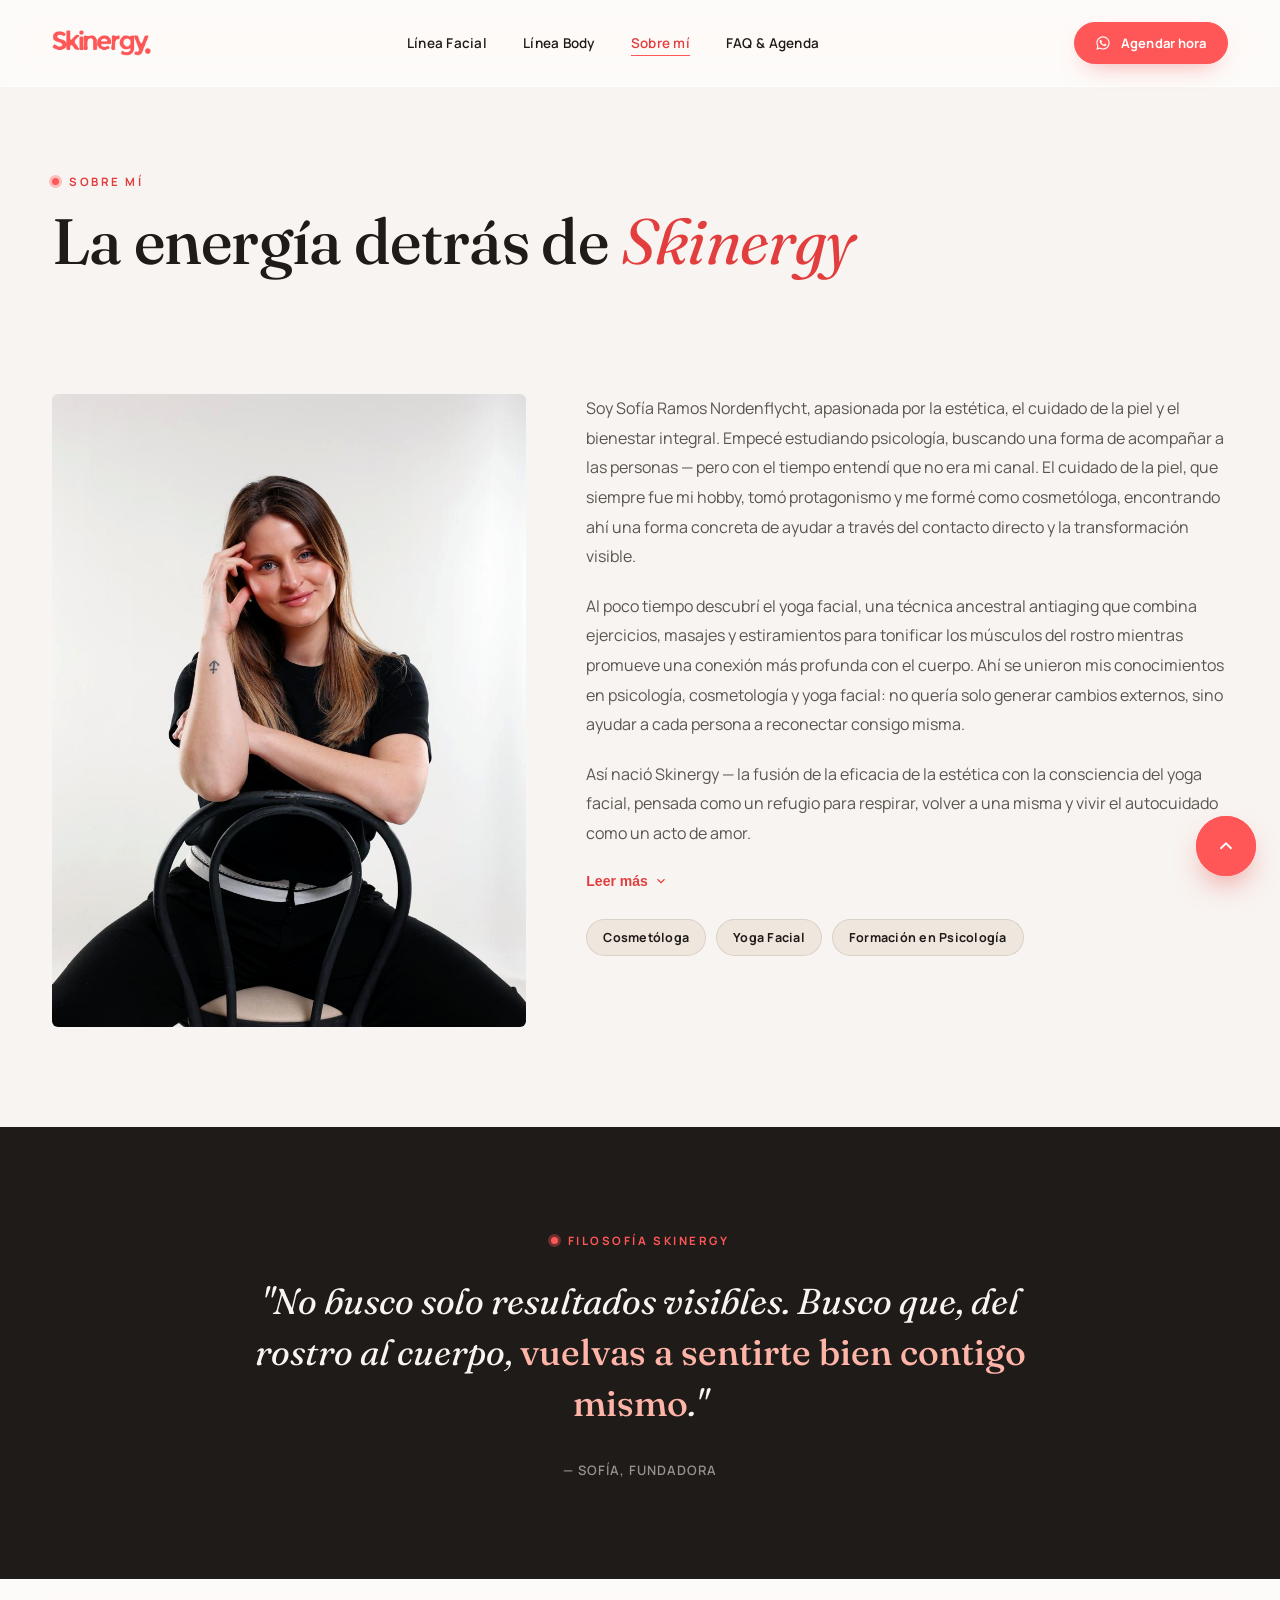
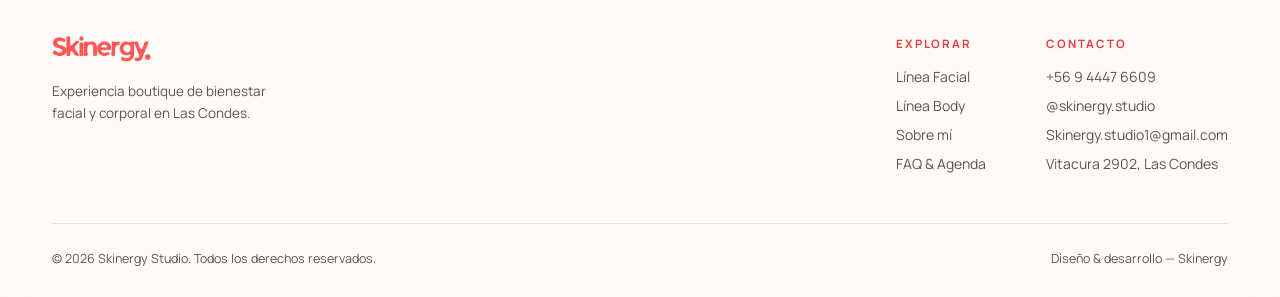
==== commit 994ae062: "Add files via upload" ====
--- a/about.html
+++ b/about.html
@@ -144,5 +144,6 @@
 </div>
 
 <script src="script.js"></script>
+<script type="module" src="https://static.cloudflareinsights.com/beacon.min.js/v4513226cdae34746b4dedf0b4dfa099e1781791509496" integrity="sha512-ZE9pZaUXND66v380QUtch/5sE9tPFh2zg45pR2PB0CVkCtOREv2AJKkSidISWkysEuQ0EH8faUU5du78bx87UQ==" data-cf-beacon='{"version":"2024.11.0","token":"b25b561191c4422dade6b86a6d923d34","r":1}' crossorigin="anonymous"></script>
 </body>
 </html>
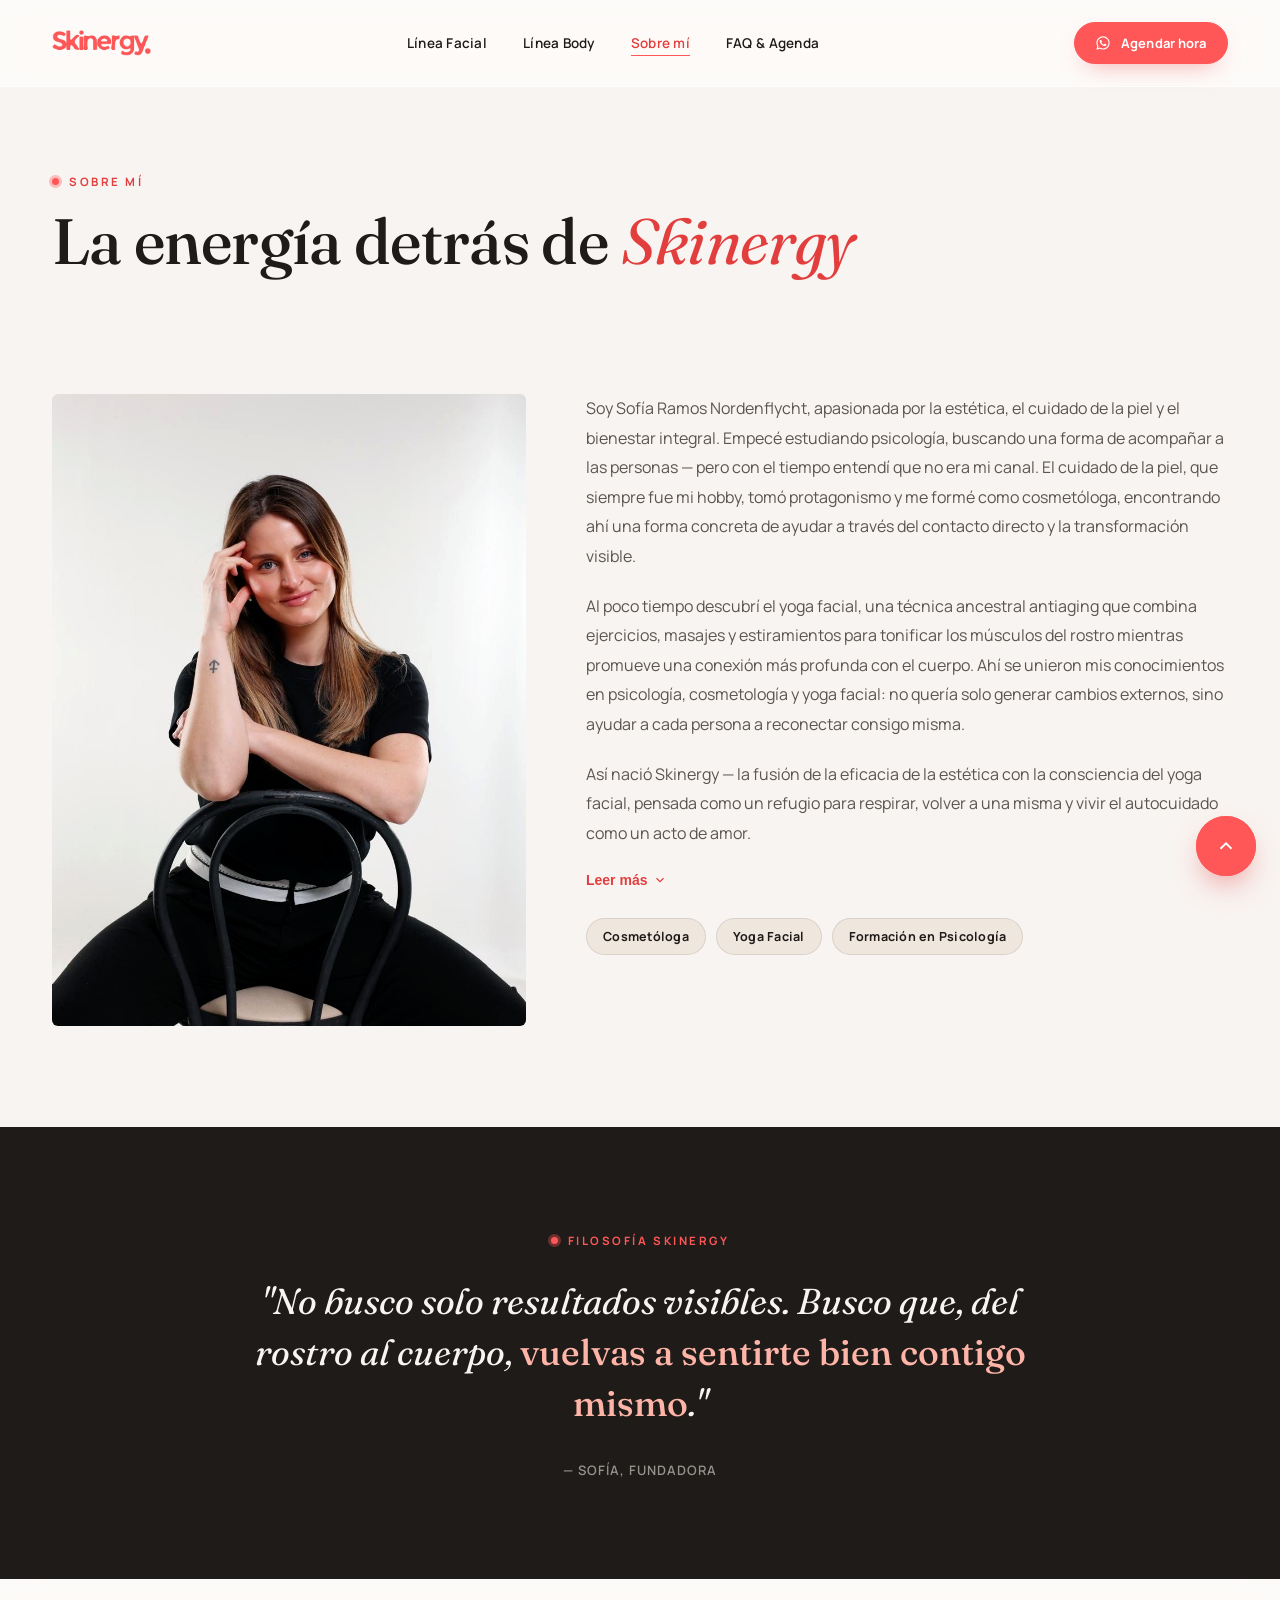
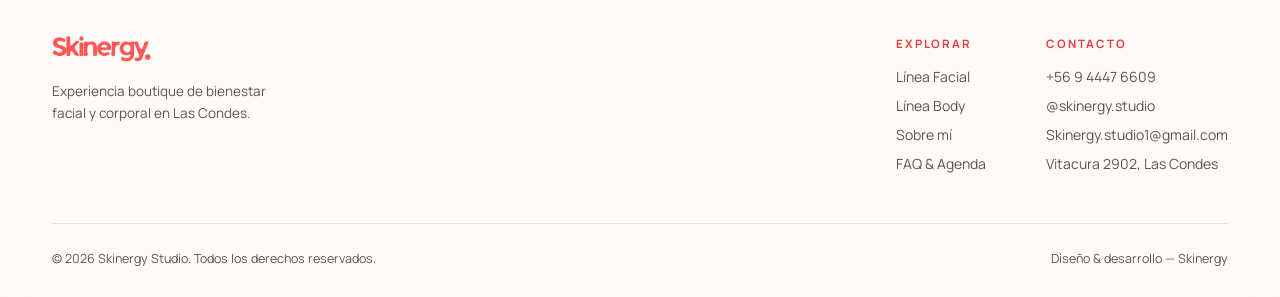
==== commit 15040c92: "Add files via upload" ====
--- a/about.html
+++ b/about.html
@@ -49,18 +49,18 @@
 
   <section class="page-hero" style="padding-bottom:0;">
     <div class="wrap">
-      <span class="eyebrow">Sobre mí</span>
-      <h1>La energía detrás de <em>Skinergy</em></h1>
+      <span class="eyebrow load-reveal">Sobre mí</span>
+      <h1 class="load-reveal">La energía detrás de <em>Skinergy</em></h1>
     </div>
   </section>
 
   <section>
     <div class="wrap">
       <div class="about-grid">
-        <div class="about-photo">
+        <div class="about-photo reveal">
           <img src="about-sofia.jpg" alt="Sofía, fundadora de Skinergy" loading="lazy">
         </div>
-        <div class="about-copy">
+        <div class="about-copy reveal">
           <p>Soy Sofía Ramos Nordenflycht, apasionada por la estética, el cuidado de la piel y el bienestar integral. Empecé estudiando psicología, buscando una forma de acompañar a las personas — pero con el tiempo entendí que no era mi canal. El cuidado de la piel, que siempre fue mi hobby, tomó protagonismo y me formé como cosmetóloga, encontrando ahí una forma concreta de ayudar a través del contacto directo y la transformación visible.</p>
           <p>Al poco tiempo descubrí el yoga facial, una técnica ancestral antiaging que combina ejercicios, masajes y estiramientos para tonificar los músculos del rostro mientras promueve una conexión más profunda con el cuerpo. Ahí se unieron mis conocimientos en psicología, cosmetología y yoga facial: no quería solo generar cambios externos, sino ayudar a cada persona a reconectar consigo misma.</p>
           <p>Así nació Skinergy — la fusión de la eficacia de la estética con la consciencia del yoga facial, pensada como un refugio para respirar, volver a una misma y vivir el autocuidado como un acto de amor.</p>
@@ -90,7 +90,7 @@
   <section class="quote-section">
     <div class="wrap quote-wrap">
       <span class="eyebrow">Filosofía Skinergy</span>
-      <blockquote>"No busco solo resultados visibles. Busco que, del rostro al cuerpo, <b>vuelvas a sentirte bien contigo mismo</b>."</blockquote>
+      <blockquote class="reveal">"No busco solo resultados visibles. Busco que, del rostro al cuerpo, <b>vuelvas a sentirte bien contigo mismo</b>."</blockquote>
       <p class="attribution">— Sofía, fundadora</p>
     </div>
   </section>
@@ -144,6 +144,5 @@
 </div>
 
 <script src="script.js"></script>
-<script type="module" src="https://static.cloudflareinsights.com/beacon.min.js/v4513226cdae34746b4dedf0b4dfa099e1781791509496" integrity="sha512-ZE9pZaUXND66v380QUtch/5sE9tPFh2zg45pR2PB0CVkCtOREv2AJKkSidISWkysEuQ0EH8faUU5du78bx87UQ==" data-cf-beacon='{"version":"2024.11.0","token":"b25b561191c4422dade6b86a6d923d34","r":1}' crossorigin="anonymous"></script>
 </body>
 </html>
--- a/styles.css
+++ b/styles.css
@@ -253,15 +253,15 @@
 .section-head p.sub{ margin-top:16px; color:var(--ink-soft); font-size:15.5px; line-height:1.65; max-width:560px; }
 .reveal, .load-reveal{
   opacity:0;
-  transform:translate3d(0,24px,0) scale(.94);
-  filter:blur(8px);
-  transition:opacity 1s var(--ease), transform 1s var(--ease), filter 1s var(--ease);
+  transform:translate3d(0,14px,0) scale(.98);
+  filter:blur(2.5px);
+  transition:opacity .75s var(--ease), transform .75s var(--ease), filter .75s var(--ease);
   will-change:opacity, transform, filter;
 }
 .reveal.in, .load-reveal.in{ opacity:1; transform:none; filter:blur(0); }
 
 .reveal-rand{
-  transform:translate3d(0,22px,0) scale(.9) rotate(var(--rot, 0deg));
+  transform:translate3d(0,12px,0) scale(.96) rotate(var(--rot, 0deg));
 }
 .reveal-rand.in{ transform:none; }
 
@@ -307,8 +307,8 @@
 .treat-card:hover{ border-color:var(--coral-soft); transform:translate3d(0,-8px,0) scale(1.01); box-shadow:0 22px 40px -20px rgba(31,27,24,.28), 0 0 0 1px rgba(255,180,168,.4); }
 .treat-card .photo{ margin:-26px -24px 20px; aspect-ratio:3/4; overflow:hidden; border-radius:6px 6px 0 0; }
 .treat-card .photo img{ width:100%; height:100%; object-fit:cover; filter:grayscale(1) contrast(1.05); transition:transform 1.1s var(--ease), filter 1.1s var(--ease); }
-img[loading="lazy"]{ opacity:0; transition:opacity .6s var(--ease); }
-img[loading="lazy"].img-loaded{ opacity:1; }
+img[loading="lazy"]{ opacity:0; transform:scale(1.045); transition:opacity .9s var(--ease), transform 1.3s var(--ease); }
+img[loading="lazy"].img-loaded{ opacity:1; transform:scale(1); }
 .treat-card:hover .photo img{ transform:scale(1.06); filter:grayscale(0) contrast(1.02) saturate(1.05); }
 .treat-card .price-row{ display:flex; align-items:baseline; gap:8px; margin-bottom:2px; }
 .treat-card .price{ font-family:'Fraunces',serif; font-size:21px; color:var(--coral-deep); font-weight:500; }
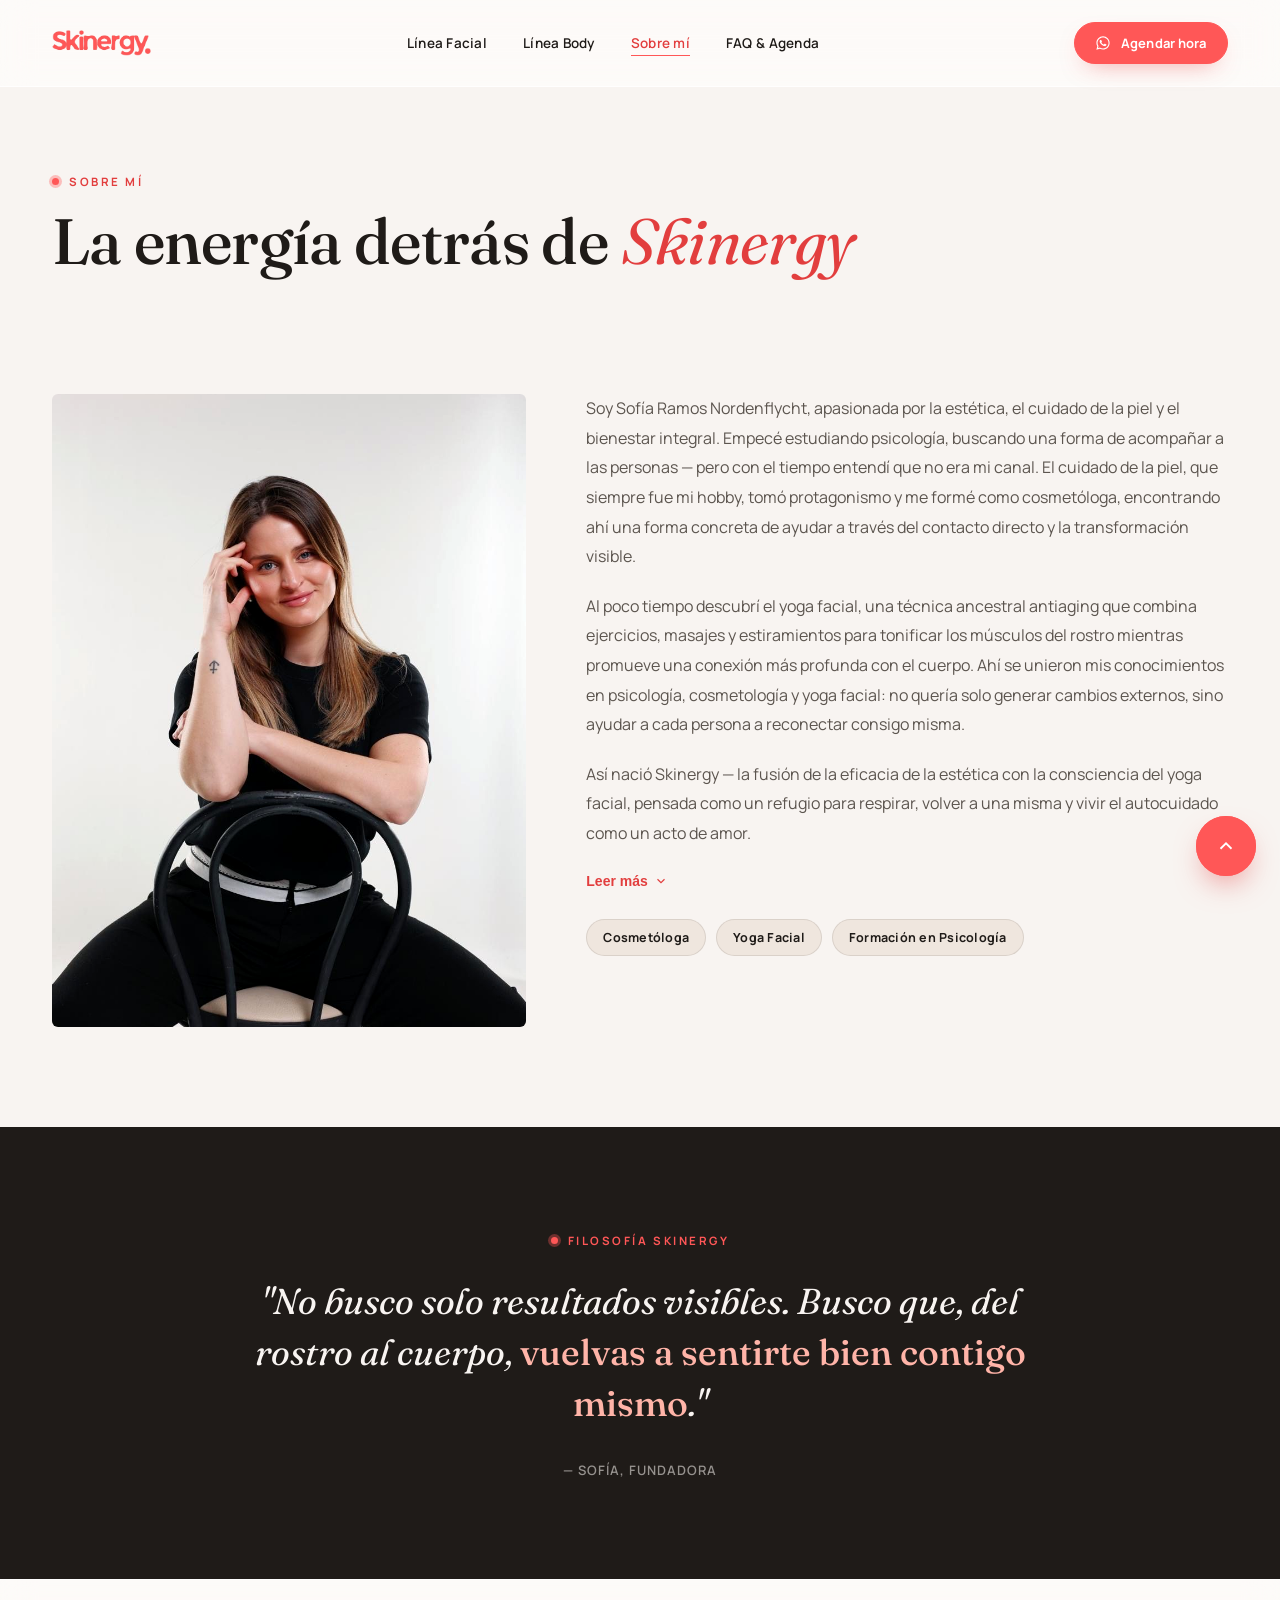
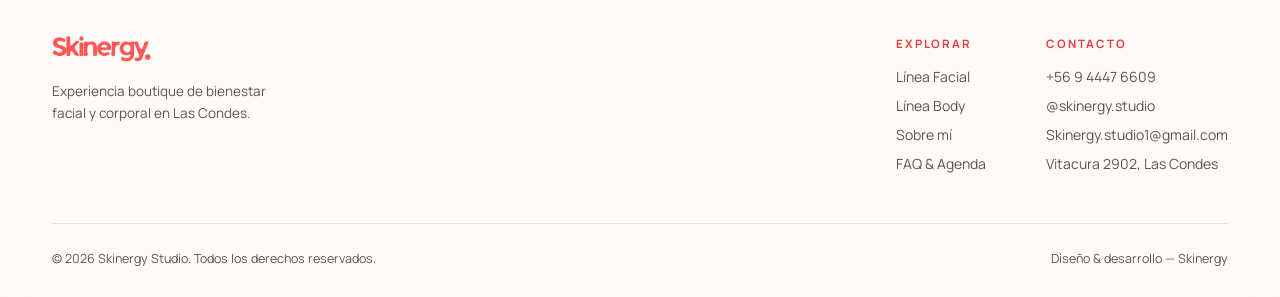
==== commit 2feacd62: "Add files via upload" ====
--- a/about.html
+++ b/about.html
@@ -49,18 +49,18 @@
 
   <section class="page-hero" style="padding-bottom:0;">
     <div class="wrap">
-      <span class="eyebrow load-reveal">Sobre mí</span>
-      <h1 class="load-reveal">La energía detrás de <em>Skinergy</em></h1>
+      <span class="eyebrow">Sobre mí</span>
+      <h1>La energía detrás de <em>Skinergy</em></h1>
     </div>
   </section>
 
   <section>
     <div class="wrap">
       <div class="about-grid">
-        <div class="about-photo reveal">
+        <div class="about-photo">
           <img src="about-sofia.jpg" alt="Sofía, fundadora de Skinergy" loading="lazy">
         </div>
-        <div class="about-copy reveal">
+        <div class="about-copy">
           <p>Soy Sofía Ramos Nordenflycht, apasionada por la estética, el cuidado de la piel y el bienestar integral. Empecé estudiando psicología, buscando una forma de acompañar a las personas — pero con el tiempo entendí que no era mi canal. El cuidado de la piel, que siempre fue mi hobby, tomó protagonismo y me formé como cosmetóloga, encontrando ahí una forma concreta de ayudar a través del contacto directo y la transformación visible.</p>
           <p>Al poco tiempo descubrí el yoga facial, una técnica ancestral antiaging que combina ejercicios, masajes y estiramientos para tonificar los músculos del rostro mientras promueve una conexión más profunda con el cuerpo. Ahí se unieron mis conocimientos en psicología, cosmetología y yoga facial: no quería solo generar cambios externos, sino ayudar a cada persona a reconectar consigo misma.</p>
           <p>Así nació Skinergy — la fusión de la eficacia de la estética con la consciencia del yoga facial, pensada como un refugio para respirar, volver a una misma y vivir el autocuidado como un acto de amor.</p>
@@ -90,7 +90,7 @@
   <section class="quote-section">
     <div class="wrap quote-wrap">
       <span class="eyebrow">Filosofía Skinergy</span>
-      <blockquote class="reveal">"No busco solo resultados visibles. Busco que, del rostro al cuerpo, <b>vuelvas a sentirte bien contigo mismo</b>."</blockquote>
+      <blockquote>"No busco solo resultados visibles. Busco que, del rostro al cuerpo, <b>vuelvas a sentirte bien contigo mismo</b>."</blockquote>
       <p class="attribution">— Sofía, fundadora</p>
     </div>
   </section>
--- a/styles.css
+++ b/styles.css
@@ -307,8 +307,7 @@
 .treat-card:hover{ border-color:var(--coral-soft); transform:translate3d(0,-8px,0) scale(1.01); box-shadow:0 22px 40px -20px rgba(31,27,24,.28), 0 0 0 1px rgba(255,180,168,.4); }
 .treat-card .photo{ margin:-26px -24px 20px; aspect-ratio:3/4; overflow:hidden; border-radius:6px 6px 0 0; }
 .treat-card .photo img{ width:100%; height:100%; object-fit:cover; filter:grayscale(1) contrast(1.05); transition:transform 1.1s var(--ease), filter 1.1s var(--ease); }
-img[loading="lazy"]{ opacity:0; transform:scale(1.045); transition:opacity .9s var(--ease), transform 1.3s var(--ease); }
-img[loading="lazy"].img-loaded{ opacity:1; transform:scale(1); }
+img[loading="lazy"]{ opacity:1; }
 .treat-card:hover .photo img{ transform:scale(1.06); filter:grayscale(0) contrast(1.02) saturate(1.05); }
 .treat-card .price-row{ display:flex; align-items:baseline; gap:8px; margin-bottom:2px; }
 .treat-card .price{ font-family:'Fraunces',serif; font-size:21px; color:var(--coral-deep); font-weight:500; }
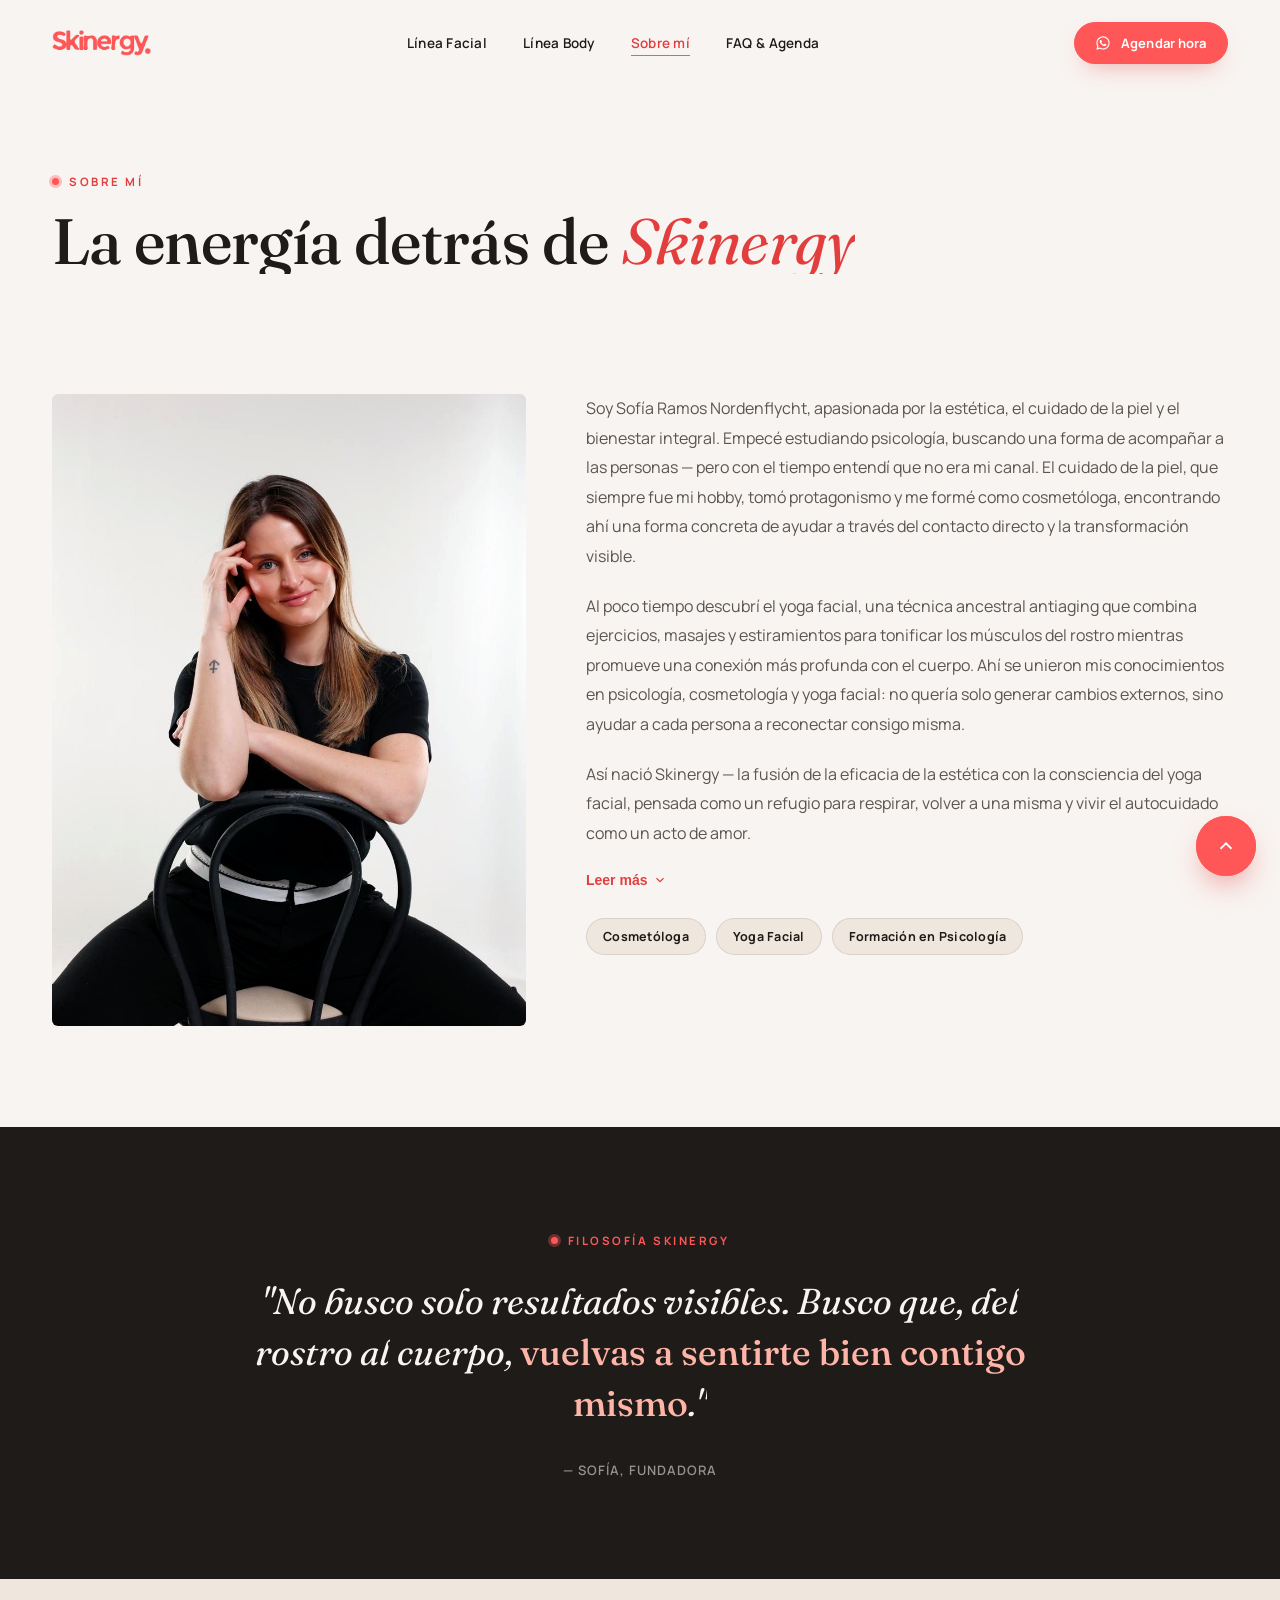
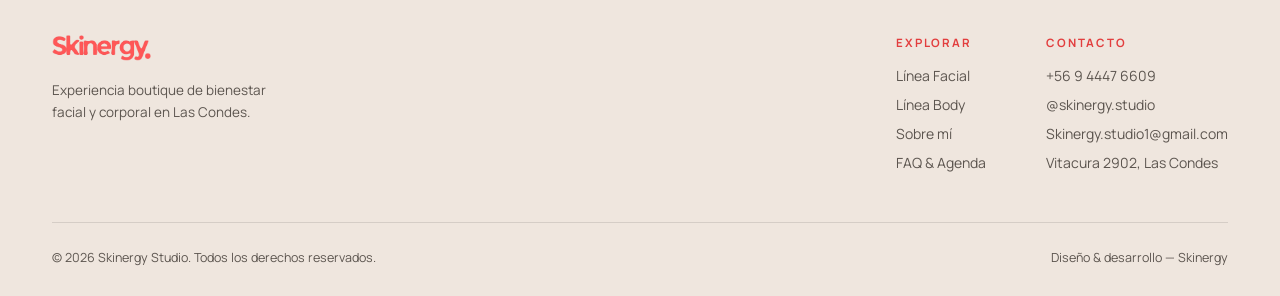
==== commit c85b6d3a: "Add files via upload" ====
--- a/about.html
+++ b/about.html
@@ -49,18 +49,18 @@
 
   <section class="page-hero" style="padding-bottom:0;">
     <div class="wrap">
-      <span class="eyebrow">Sobre mí</span>
-      <h1>La energía detrás de <em>Skinergy</em></h1>
+      <span class="eyebrow load-reveal">Sobre mí</span>
+      <h1 class="load-reveal">La energía detrás de <em>Skinergy</em></h1>
     </div>
   </section>
 
   <section>
     <div class="wrap">
       <div class="about-grid">
-        <div class="about-photo">
+        <div class="about-photo reveal">
           <img src="about-sofia.jpg" alt="Sofía, fundadora de Skinergy" loading="lazy">
         </div>
-        <div class="about-copy">
+        <div class="about-copy reveal">
           <p>Soy Sofía Ramos Nordenflycht, apasionada por la estética, el cuidado de la piel y el bienestar integral. Empecé estudiando psicología, buscando una forma de acompañar a las personas — pero con el tiempo entendí que no era mi canal. El cuidado de la piel, que siempre fue mi hobby, tomó protagonismo y me formé como cosmetóloga, encontrando ahí una forma concreta de ayudar a través del contacto directo y la transformación visible.</p>
           <p>Al poco tiempo descubrí el yoga facial, una técnica ancestral antiaging que combina ejercicios, masajes y estiramientos para tonificar los músculos del rostro mientras promueve una conexión más profunda con el cuerpo. Ahí se unieron mis conocimientos en psicología, cosmetología y yoga facial: no quería solo generar cambios externos, sino ayudar a cada persona a reconectar consigo misma.</p>
           <p>Así nació Skinergy — la fusión de la eficacia de la estética con la consciencia del yoga facial, pensada como un refugio para respirar, volver a una misma y vivir el autocuidado como un acto de amor.</p>
@@ -90,7 +90,7 @@
   <section class="quote-section">
     <div class="wrap quote-wrap">
       <span class="eyebrow">Filosofía Skinergy</span>
-      <blockquote>"No busco solo resultados visibles. Busco que, del rostro al cuerpo, <b>vuelvas a sentirte bien contigo mismo</b>."</blockquote>
+      <blockquote class="reveal">"No busco solo resultados visibles. Busco que, del rostro al cuerpo, <b>vuelvas a sentirte bien contigo mismo</b>."</blockquote>
       <p class="attribution">— Sofía, fundadora</p>
     </div>
   </section>
--- a/styles.css
+++ b/styles.css
@@ -88,12 +88,13 @@
   background-repeat:no-repeat;
   background-position:0 0;
   background-size:0% 100%;
-  transition:background-size .85s var(--ease), border-color .5s var(--ease), transform .4s var(--ease), box-shadow .5s var(--ease), color .85s var(--ease);
+  transform:translate3d(var(--mag-x,0px), var(--mag-y,0px), 0);
+  transition:background-size .85s var(--ease), border-color .5s var(--ease), transform .5s var(--spring), box-shadow .5s var(--ease), color .85s var(--ease);
   box-shadow:0 10px 24px -12px rgba(226,62,62,.55);
   cursor:pointer;
   will-change:transform;
 }
-.btn:hover, .btn.tap-active{ background-size:100% 100%; border-color:var(--coral-deep); transform:translate3d(0,-2px,0); box-shadow:0 10px 22px -10px rgba(226,62,62,.5); }
+.btn:hover, .btn.tap-active{ background-size:100% 100%; border-color:var(--coral-deep); transform:translate3d(var(--mag-x,0px), calc(var(--mag-y,0px) - 2px), 0); box-shadow:0 10px 22px -10px rgba(226,62,62,.5); }
 .btn:active{ transform:scale(.96); transition:transform .18s var(--spring); }
 .btn.ghost{
   background-color:transparent;
@@ -134,19 +135,16 @@
 header{
   position:fixed; top:0; left:0; right:0; z-index:100;
   padding:22px 0;
-  background:rgba(255,255,255,.6);
-  backdrop-filter:blur(16px) saturate(180%);
-  -webkit-backdrop-filter:blur(16px) saturate(180%);
-  border-bottom:1px solid rgba(255,255,255,.8);
-  transition:background .5s var(--ease), padding .5s var(--ease), box-shadow .5s var(--ease), backdrop-filter .5s var(--ease);
+  background:var(--cream);
+  border-bottom:1px solid transparent;
+  transition:background .5s var(--ease), padding .5s var(--ease), box-shadow .5s var(--ease), border-color .5s var(--ease);
   animation:header-drop 1s var(--ease) .1s both;
 }
 @keyframes header-drop{ from{ opacity:0; transform:translate3d(0,-14px,0); } to{ opacity:1; transform:none; } }
 header.scrolled{
   padding:12px 0;
-  backdrop-filter:blur(24px) saturate(180%);
-  -webkit-backdrop-filter:blur(24px) saturate(180%);
-  box-shadow:0 8px 32px -16px rgba(31,27,24,.18);
+  border-bottom-color:rgba(31,27,24,.08);
+  box-shadow:0 1px 0 rgba(31,27,24,.06);
 }
 .nav-row{ display:flex; align-items:center; justify-content:space-between; }
 .logo{ display:inline-flex; align-items:center; }
@@ -253,15 +251,14 @@
 .section-head p.sub{ margin-top:16px; color:var(--ink-soft); font-size:15.5px; line-height:1.65; max-width:560px; }
 .reveal, .load-reveal{
   opacity:0;
-  transform:translate3d(0,14px,0) scale(.98);
-  filter:blur(2.5px);
-  transition:opacity .75s var(--ease), transform .75s var(--ease), filter .75s var(--ease);
-  will-change:opacity, transform, filter;
-}
-.reveal.in, .load-reveal.in{ opacity:1; transform:none; filter:blur(0); }
+  transform:translate3d(0,18px,0);
+  transition:opacity .7s var(--ease), transform .7s var(--ease);
+  will-change:opacity, transform;
+}
+.reveal.in, .load-reveal.in{ opacity:1; transform:none; }
 
 .reveal-rand{
-  transform:translate3d(0,12px,0) scale(.96) rotate(var(--rot, 0deg));
+  transform:translate3d(0,14px,0) scale(.98) rotate(var(--rot, 0deg));
 }
 .reveal-rand.in{ transform:none; }
 
@@ -295,16 +292,24 @@
 @media(max-width:640px){ .treat-grid{ grid-template-columns:1fr; } }
 
 .treat-card{
-  background:rgba(255,255,255,.6);
-  backdrop-filter:blur(16px) saturate(180%); -webkit-backdrop-filter:blur(16px) saturate(180%);
-  border:1px solid rgba(255,255,255,.8);
+  --tiltX:0deg; --tiltY:0deg; --lift:0px; --mx:50%; --my:50%;
+  position:relative;
+  background:var(--white);
+  border:1px solid rgba(31,27,24,.08);
   border-radius:6px;
   padding:26px 24px;
+  transform:perspective(1000px) rotateX(var(--tiltX)) rotateY(var(--tiltY)) translate3d(0,var(--lift),0);
   transition:border-color .5s var(--ease), transform .5s var(--ease), box-shadow .5s var(--ease);
   display:flex; flex-direction:column;
   will-change:transform;
 }
-.treat-card:hover{ border-color:var(--coral-soft); transform:translate3d(0,-8px,0) scale(1.01); box-shadow:0 22px 40px -20px rgba(31,27,24,.28), 0 0 0 1px rgba(255,180,168,.4); }
+.treat-card:hover{ border-color:var(--coral); box-shadow:0 22px 40px -20px rgba(31,27,24,.28); }
+.treat-card::after{
+  content:""; position:absolute; inset:0; border-radius:inherit; pointer-events:none;
+  background:radial-gradient(220px circle at var(--mx) var(--my), rgba(255,87,87,.10), transparent 70%);
+  opacity:0; transition:opacity .4s var(--ease);
+}
+.treat-card:hover::after{ opacity:1; }
 .treat-card .photo{ margin:-26px -24px 20px; aspect-ratio:3/4; overflow:hidden; border-radius:6px 6px 0 0; }
 .treat-card .photo img{ width:100%; height:100%; object-fit:cover; filter:grayscale(1) contrast(1.05); transition:transform 1.1s var(--ease), filter 1.1s var(--ease); }
 img[loading="lazy"]{ opacity:1; }
@@ -324,8 +329,8 @@
 /* ---------- Big feature block (Deep Renewal / big program) ---------- */
 .feature-block{
   display:grid; grid-template-columns:0.9fr 1.1fr; gap:56px; align-items:center;
-  background:rgba(255,255,255,.6); backdrop-filter:blur(16px) saturate(180%); -webkit-backdrop-filter:blur(16px) saturate(180%);
-  border-radius:8px; padding:52px; border:1px solid rgba(255,255,255,.8);
+  background:var(--white);
+  border-radius:8px; padding:52px; border:1px solid rgba(31,27,24,.08);
 }
 @media(max-width:900px){ .feature-block{ grid-template-columns:1fr; padding:32px 24px; gap:32px; } }
 .feature-block h3{ font-size:clamp(26px,3.4vw,36px); margin-bottom:16px; }
@@ -359,7 +364,7 @@
 
 /* ---------- FAQ accordion ---------- */
 .faq-list{ display:flex; flex-direction:column; gap:1px; background:rgba(31,27,24,.1); border:1px solid rgba(31,27,24,.1); border-radius:6px; overflow:hidden; }
-.faq-item{ background:rgba(255,255,255,.6); backdrop-filter:blur(16px) saturate(180%); -webkit-backdrop-filter:blur(16px) saturate(180%); }
+.faq-item{ background:var(--white); }
 .faq-q{
   width:100%; text-align:left; padding:24px 26px; display:flex; align-items:center; justify-content:space-between;
   gap:20px; font-family:'Fraunces',serif; font-size:18px; font-weight:500; background:none; border:none; cursor:pointer; color:var(--ink);
@@ -399,7 +404,7 @@
 .cert-pill{ font-size:12.5px; font-weight:700; letter-spacing:.02em; padding:9px 16px; border-radius:100px; background:var(--cream-warm); color:var(--ink); border:1px solid rgba(31,27,24,.1); }
 
 /* ---------- Footer ---------- */
-footer{ background:rgba(255,255,255,.6); backdrop-filter:blur(16px) saturate(180%); -webkit-backdrop-filter:blur(16px) saturate(180%); border-top:1px solid rgba(255,255,255,.8); padding:56px 0 30px; }
+footer{ background:var(--cream-warm); padding:56px 0 30px; }
 .footer-top{
   display:flex; justify-content:space-between; align-items:flex-start; flex-wrap:wrap; gap:36px;
   padding-bottom:40px; border-bottom:1px solid rgba(31,27,24,.12);
@@ -415,9 +420,9 @@
 .treat-dropdown .btn[aria-expanded="true"] svg{ transform:rotate(180deg); }
 .treat-dropdown-menu{
   position:absolute; top:calc(100% + 10px); left:0; min-width:180px;
-  background:rgba(255,255,255,.6); backdrop-filter:blur(16px) saturate(180%); -webkit-backdrop-filter:blur(16px) saturate(180%);
+  background:var(--white);
   border-radius:8px; overflow:hidden;
-  box-shadow:0 18px 34px -14px rgba(31,27,24,.28); border:1px solid rgba(255,255,255,.8);
+  box-shadow:0 18px 34px -14px rgba(31,27,24,.28); border:1px solid rgba(31,27,24,.08);
   opacity:0; pointer-events:none; transform:translateY(-8px); transition:opacity .25s var(--ease), transform .25s var(--ease);
   z-index:20;
 }
@@ -435,8 +440,7 @@
 .fab-item{
   width:52px; height:52px; border-radius:50%;
   display:flex; align-items:center; justify-content:center;
-  background:rgba(255,255,255,.6); backdrop-filter:blur(16px) saturate(180%); -webkit-backdrop-filter:blur(16px) saturate(180%);
-  border:1px solid rgba(255,255,255,.8);
+  background:var(--white);
   box-shadow:0 10px 24px -10px rgba(31,27,24,.35);
   opacity:0; transform:translateY(14px) scale(.75); pointer-events:none;
   transition:opacity .5s var(--ease), transform .5s var(--ease), box-shadow .35s var(--ease);
@@ -466,20 +470,99 @@
 .fab-group.open .fab-toggle .pulse{ animation:none; opacity:0; }
 @keyframes pulse-ring{ 0%{ transform:scale(1); opacity:.7; } 100%{ transform:scale(1.7); opacity:0; } }
 
-/* ---------- Warm Aurora Blur background ---------- */
-.aurora{ position:fixed; inset:0; z-index:-1; overflow:hidden; pointer-events:none; }
-.aurora-blob{ position:absolute; width:520px; height:520px; border-radius:50%; background:var(--coral-soft); filter:blur(90px); opacity:.35; will-change:transform; }
-.aurora-blob.b1{ top:-140px; left:-100px; animation:drift1 28s ease-in-out infinite; }
-.aurora-blob.b2{ top:15%; right:-160px; animation:drift2 34s ease-in-out infinite; }
-.aurora-blob.b3{ bottom:-180px; left:28%; animation:drift3 38s ease-in-out infinite; }
-@keyframes drift1{ 0%,100%{ transform:translate3d(0,0,0); } 50%{ transform:translate3d(90px,60px,0); } }
-@keyframes drift2{ 0%,100%{ transform:translate3d(0,0,0); } 50%{ transform:translate3d(-80px,90px,0); } }
-@keyframes drift3{ 0%,100%{ transform:translate3d(0,0,0); } 50%{ transform:translate3d(60px,-80px,0); } }
-@media(max-width:700px){ .aurora-blob{ width:320px; height:320px; } }
-
 /* ---------- Breath ring (signature motif, used on home hero) ---------- */
 .breath-ring{ position:absolute; top:50%; left:50%; width:120%; aspect-ratio:1/1; transform:translate(-50%,-50%); pointer-events:none; z-index:2; }
 .breath-ring circle{ fill:none; stroke:var(--coral); stroke-width:1; opacity:0; transform-origin:center; animation:breathe 6s var(--ease) 2; animation-fill-mode:forwards; }
 .breath-ring circle:nth-child(2){ animation-delay:2s; }
 .breath-ring circle:nth-child(3){ animation-delay:4s; }
 @keyframes breathe{ 0%{ r:60; opacity:0; } 12%{ opacity:.55; } 60%{ opacity:0; } 100%{ r:220; opacity:0; } }
+
+/* ============================================================
+   PREMIUM MOTION SYSTEM
+   ============================================================ */
+
+/* ---------- Page transitions (progressive enhancement, Chromium hoy) ---------- */
+@view-transition{ navigation: auto; }
+::view-transition-old(root){ animation: vt-fade-out .45s var(--ease) both; }
+::view-transition-new(root){ animation: vt-fade-in .5s var(--ease) both; }
+@keyframes vt-fade-out{ to{ opacity:0; transform:scale(.985); } }
+@keyframes vt-fade-in{ from{ opacity:0; transform:scale(1.015); } }
+
+/* ---------- Text motion: reveal por línea + palabra ---------- */
+.line-mask{ display:block; overflow:hidden; }
+.line-inner{ display:block; }
+.word{ display:inline-block; overflow:hidden; vertical-align:top; }
+.word-inner{
+  display:inline-block;
+  transform:translate3d(0,112%,0) rotate(3deg);
+  opacity:0;
+  transition:transform .95s var(--ease), opacity .7s var(--ease);
+  transition-delay:calc(var(--li,0) * 110ms + var(--i,0) * 26ms);
+  will-change:transform, opacity;
+}
+.split-in .word-inner{ transform:none; opacity:1; }
+
+/* ---------- Image motion: clip-path + scale + blur→sharp ----------
+   Envuelve cada <img> en una máscara que lleva la animación de entrada,
+   sin tocar el <img> — así los hovers a color (grayscale→color) del
+   propio <img> no compiten en especificidad con este reveal. */
+.reveal-mask{
+  display:block; position:relative; width:100%; height:100%;
+  clip-path:inset(6% 6% 6% 6% round 3px);
+  transform:scale(1.08);
+  filter:blur(15px);
+  opacity:0;
+  transition:clip-path 1.15s var(--ease), transform 1.25s var(--ease), filter 1s var(--ease), opacity .55s var(--ease);
+  will-change:clip-path, transform, filter, opacity;
+}
+.reveal-mask img{ display:block; width:100%; height:100%; }
+.reveal-mask.mask-in{
+  clip-path:inset(0% 0% 0% 0% round 0px);
+  transform:scale(1);
+  filter:blur(0);
+  opacity:1;
+}
+/* El hero (LCP) no debe demorar su primer paint: revela casi de inmediato */
+.hero-photo-frame .reveal-mask,
+.hero-visual .reveal-mask{ transition-duration:.85s, .95s, .65s, .35s; }
+
+/* ---------- Custom cursor (solo desktop, pointer fino) ---------- */
+html.has-custom-cursor, html.has-custom-cursor *{ cursor:none !important; }
+.custom-cursor{
+  position:fixed; top:0; left:0; z-index:9999; pointer-events:none;
+  opacity:0; transition:opacity .3s var(--ease);
+  will-change:transform;
+}
+.custom-cursor.cc-visible{ opacity:1; }
+.cc-dot{
+  position:absolute; top:-3px; left:-3px; width:6px; height:6px; border-radius:50%;
+  background:var(--coral); transition:transform .25s var(--ease), background .25s var(--ease);
+}
+.cc-ring{
+  position:absolute; top:-18px; left:-18px; width:36px; height:36px; border-radius:50%;
+  border:1px solid rgba(255,87,87,.5);
+  transition:transform .35s var(--spring), border-color .3s var(--ease), background .3s var(--ease);
+}
+.custom-cursor.cc-hover .cc-ring{ transform:scale(1.7); background:rgba(255,87,87,.08); border-color:var(--coral); }
+.custom-cursor.cc-hover .cc-dot{ transform:scale(0); }
+.custom-cursor.cc-active .cc-ring{ transform:scale(.85); }
+@media(max-width:860px){ .custom-cursor{ display:none; } html.has-custom-cursor, html.has-custom-cursor *{ cursor:auto !important; } }
+
+/* ---------- Spotlight en secciones oscuras ---------- */
+.quote-section, .contact-band{ position:relative; overflow:hidden; }
+.quote-section::before, .contact-band::before{
+  content:""; position:absolute; inset:0; pointer-events:none; z-index:0;
+  background:radial-gradient(480px circle at var(--sx,50%) var(--sy,50%), rgba(255,87,87,.10), transparent 60%);
+  opacity:0; transition:opacity .5s var(--ease);
+}
+.quote-section:hover::before, .contact-band:hover::before{ opacity:1; }
+.quote-section .wrap, .contact-band .wrap{ position:relative; z-index:1; }
+
+/* ---------- Respeto total a prefers-reduced-motion ---------- */
+@media (prefers-reduced-motion: reduce){
+  .word-inner{ transition:opacity .3s linear !important; transform:none !important; }
+  .reveal-mask{ transition:opacity .3s linear !important; transform:none !important; filter:none !important; clip-path:none !important; }
+  .custom-cursor{ display:none !important; }
+  html.has-custom-cursor, html.has-custom-cursor *{ cursor:auto !important; }
+  ::view-transition-old(root), ::view-transition-new(root){ animation:none !important; }
+}
